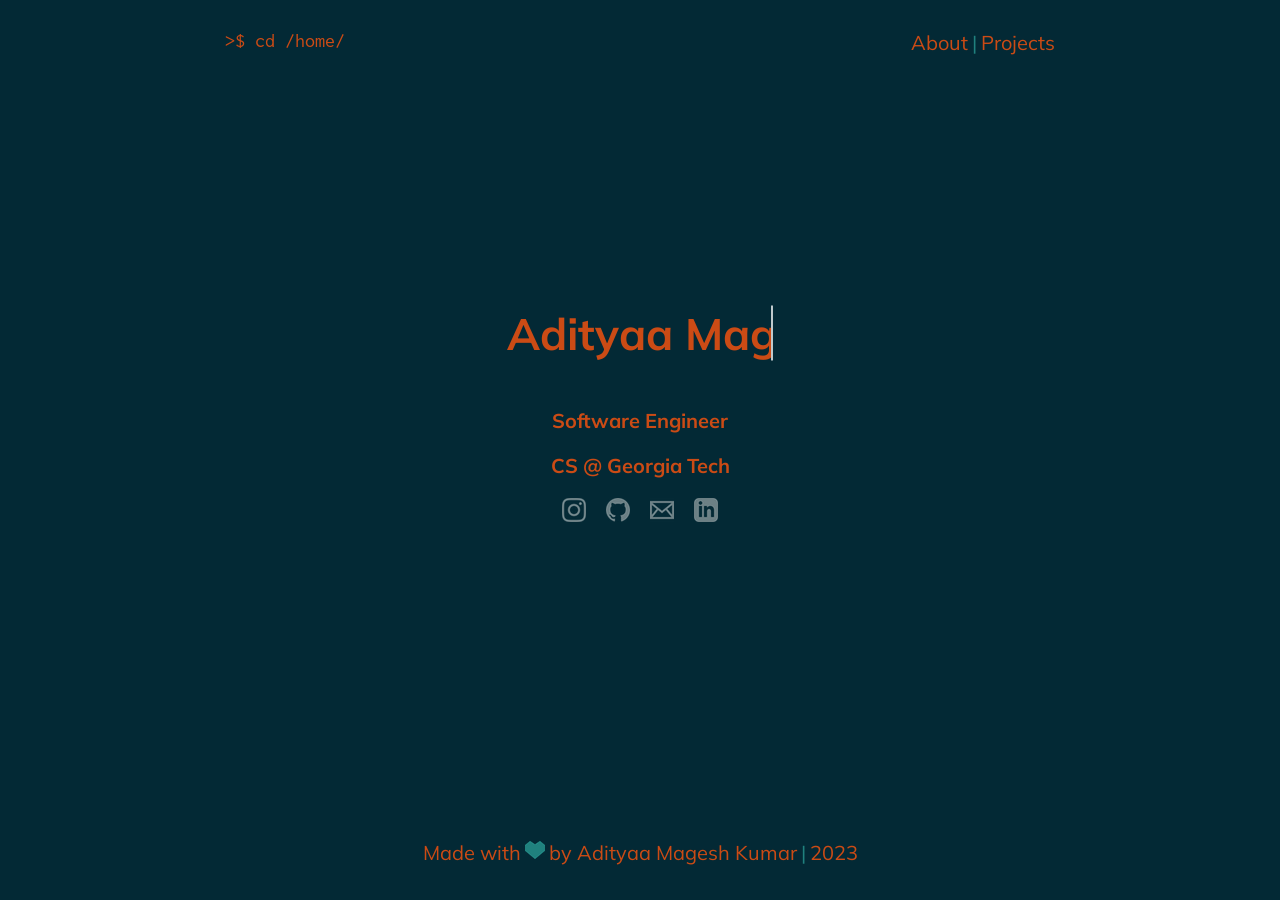
==== index.html @ f20f2b08 "add info" ====
<!doctype html>

<html lang="en">

    <head>
      <meta charset="utf-8">

      <title>Adityaa Magesh Kumar</title>
      <meta name="description" content="Portfolio Site">
      <meta name="author" content="Adityaa Magesh Kumar">
      <meta name="viewport" content="width=device-width, initial-scale=1">
      <link rel="stylesheet" type="text/css" href="static/styles.css">
      <link href="https://fonts.googleapis.com/css2?family=Muli:wght@200&display=swap" rel="stylesheet">
      <link href="https://fonts.googleapis.com/css2?family=Inconsolata&display=swap" rel="stylesheet">
    </head>

    <body>

      <header>
        <span id='nav'>
            <a id = 'home' href="index.html">>$ cd /home/</a>
            <span id='right'>
                <nav>
                    <ul class = 'topnav'>
                        <li class = 'horz'><a class='link' href="about.html">About</a></li>
                        <span class='footer-content-blue'>|</span>
                        <li class = 'horz'><a class='link' href="projects.html">Projects</a></li>
                    </ul>
                </nav>
            </span>
        </span>
      </header>


      <div id = 'page1'>
        <h1 class="line-1 anim_typewriter">Adityaa Magesh Kumar</h1>
        <h3>Software Engineer<h3>
        <h3>CS @ Georgia Tech<h3>
        <div>
            <a href="https://www.instagram.com/adityaamk"><img src="static/images/instagram.png"></img></a>
            &nbsp;&nbsp;
            <a href="https://www.github.com/adityaamk"><img src="static/images/github.png"></img></a>
            &nbsp;&nbsp;
            <a href="https://www.gmail.com"><img src="static/images/mail.png"></img></a>
            &nbsp;&nbsp;
            <a href="https://www.linkedin.com/in/adityaamk/"><img src="static/images/linkedin.png"></img></a>
        </div>
      </div>

      <footer>
        <span class='footer-content'>Made with</span>
        <span><img src="static/images/heart.png"></img></span>
        <span class='footer-content'> by Adityaa Magesh Kumar</span>
        <span class="footer-content-blue">|</span>
        <span class='footer-content'>2023<span>
      </footer>

    </body>

</html>
---- static/styles.css ----
.topnav {
  list-style-type: none;
  margin: 0;
  padding: 0;
}
.horz {
  display: inline;
}
a{
	text-decoration: none;
	color: #cb4b15;
	font-family: 'Muli', sans-serif;
	font-size: 20px;
}
p{
	font-family: 'Muli', sans-serif;
	color: #839496;
}
.link:hover{
	background-color: #20817e;
}
#page1{
	position: absolute;
	left: 10%;
    right: 10%;
    top: 37%;
    bottom: 10%;
}

#page2{
	position: absolute;
	left: 10%;
    right: 10%;
    top: 12%;
    bottom: 10%;
}
html, body{
	height: 100%;
	margin: 0;
	padding: 0;
	background-color: #032935;
}
h1{
	text-align: center;
	font-size: 50px;
	font-family: 'Muli', sans-serif;
	color: #cb4b15;
	margin: 0;
}
h2{
	font-size: 50px;
	font-family: 'Muli', sans-serif;
	color: #cb4b15;
	margin: 0;
}
h3{
	text-align: center;
	font-size: 20px;
	font-family: 'Muli', sans-serif;
	color: #cb4b15;
}
h4{
	font-size: 20px;
	font-family: 'Muli', sans-serif;
	color: #2aa198;
	margin-top: 20px;
	margin-bottom: 0px;
}
header{
	padding: 25px;
	padding-top: 30px;
}
#right{
	display: inline;
	float:right;
	padding-right: 200px;
}
#home{
	padding-left: 200px;
	font-family: 'Inconsolata', sans-serif;
}
footer{
	position: fixed;
	bottom: 0;
	width: 100%;
	padding-bottom: 35px;
	padding-top: 15px;
	text-align: center;
}
.footer-content{
	font-size: 20px;
	font-family: 'Muli', sans-serif;
	color: #cb4b15;
}
.footer-content-blue{
	font-size: 20px;
	font-family: 'Muli', sans-serif;
	color: #20817e;
}
.line-1{
    position: relative;
    top: 0%;  
    width: 24em;
    margin: 0 auto;
    border-right: 2px solid rgba(255,255,255,.75);
    font-size: 275%;
    text-align: center;
    white-space: nowrap;
    overflow: hidden;
    transform: translateY(-50%);    
}
.sidebar{
	color: #2aa198;
	font-family: 'Muli', sans-serif;
	margin-left: 110px;
	margin-top: 110px;
	list-style-type: none;
	display: inline-block;
}
.aboutlink{
	display: block;
	padding-top: 10px;
}
.aboutlink:hover{
	background-color: #073642;
}
#Abstract{
	padding-left: 100px;
	position: absolute;
	left: 24%;
}
#Courses{
	padding-left: 100px;
	position: absolute;
	left: 24%;
}
#Experience{
	padding-left: 100px;
	position: absolute;
	left: 24%;
}
.anim_typewriter{
	animation: typewriter 1s steps(10) 1s 1 normal both, 
	blinkTextCursor 500ms steps(44) infinite normal;
}

.card {
  /* Add shadows to create the "card" effect */
  box-shadow: 0 4px 8px 0 rgba(0,0,0,0.2);
  transition: 0.3s;
  width: 25%;
  height: 400px;
  float: left;
  padding: 30px;
}

/* On mouse-over, add a deeper shadow */
.card:hover {
  box-shadow: 0 8px 16px 0 rgba(0,0,0,0.2);
}

/* Add some padding inside the card container */
.container {
  padding: 2px 16px;
  font-size: 14px;
}

@keyframes typewriter{
  from{width: 0;}
  to{width: 6em;}
}
@keyframes blinkTextCursor{
  from{border-right-color: rgba(255,255,255,.75);}
  to{border-right-color: transparent;}
}
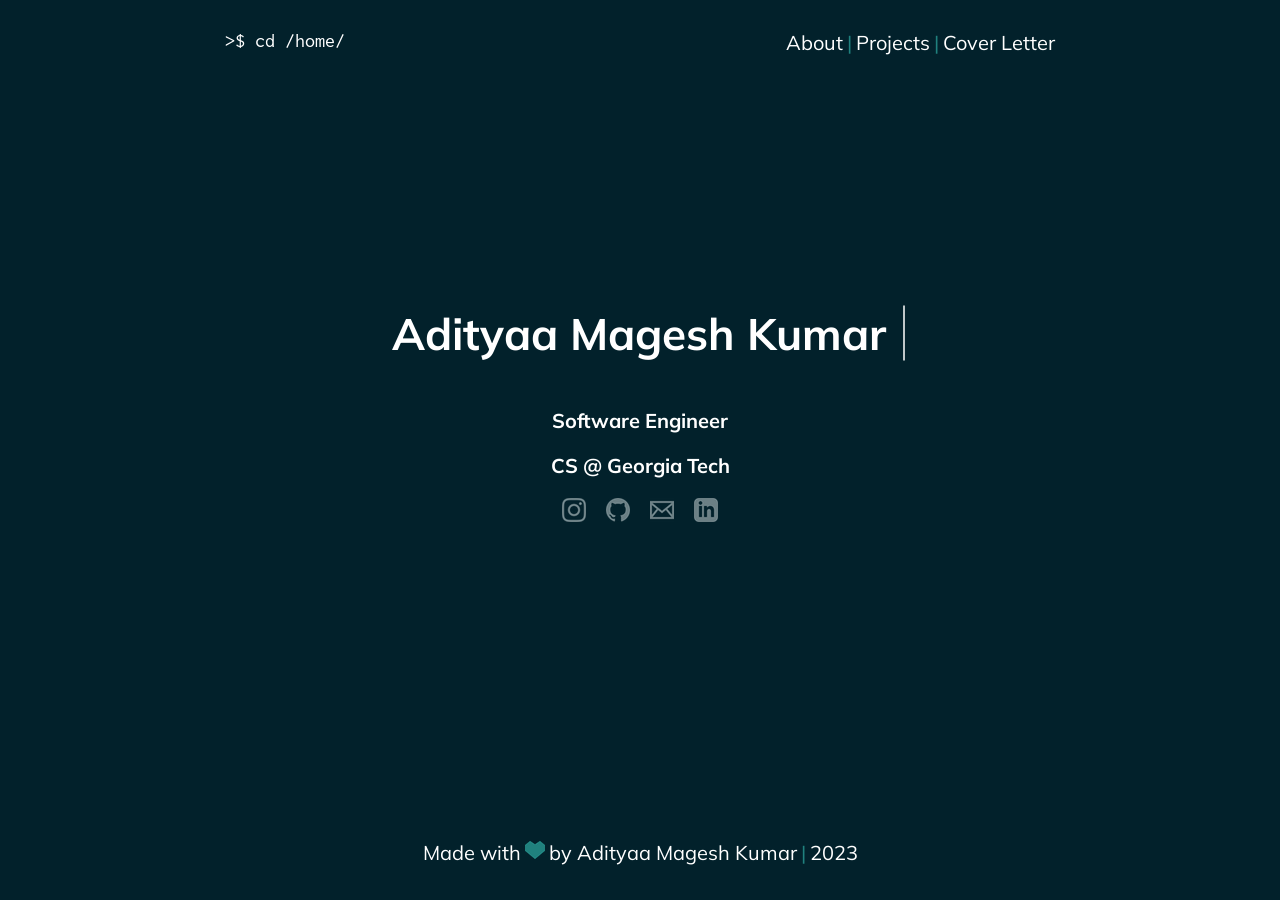
==== commit ae8371a8: "class demo" ====
--- a/index.html
+++ b/index.html
@@ -25,6 +25,8 @@
                         <li class = 'horz'><a class='link' href="about.html">About</a></li>
                         <span class='footer-content-blue'>|</span>
                         <li class = 'horz'><a class='link' href="projects.html">Projects</a></li>
+                        <span class='footer-content-blue'>|</span>
+                        <li class = 'horz'><a class='link' href="static/images/Apple Cover Letter.pdf">Cover Letter</a></li>
                     </ul>
                 </nav>
             </span>
@@ -41,7 +43,7 @@
             &nbsp;&nbsp;
             <a href="https://www.github.com/adityaamk"><img src="static/images/github.png"></img></a>
             &nbsp;&nbsp;
-            <a href="https://www.gmail.com"><img src="static/images/mail.png"></img></a>
+            <a href="mailto:adityaa.magesh@gmail.com"><img src="static/images/mail.png"></img></a>
             &nbsp;&nbsp;
             <a href="https://www.linkedin.com/in/adityaamk/"><img src="static/images/linkedin.png"></img></a>
         </div>
--- a/static/styles.css
+++ b/static/styles.css
@@ -8,13 +8,13 @@
 }
 a{
 	text-decoration: none;
-	color: #cb4b15;
+	color: #ffffff;
 	font-family: 'Muli', sans-serif;
 	font-size: 20px;
 }
 p{
 	font-family: 'Muli', sans-serif;
-	color: #839496;
+	color: #ffffff;
 }
 .link:hover{
 	background-color: #20817e;
@@ -38,31 +38,31 @@
 	height: 100%;
 	margin: 0;
 	padding: 0;
-	background-color: #032935;
+	background-color: #02212b;
 }
 h1{
 	text-align: center;
 	font-size: 50px;
 	font-family: 'Muli', sans-serif;
-	color: #cb4b15;
+	color: #ffffff;
 	margin: 0;
 }
 h2{
 	font-size: 50px;
 	font-family: 'Muli', sans-serif;
-	color: #cb4b15;
+	color: #ffffff;
 	margin: 0;
 }
 h3{
 	text-align: center;
 	font-size: 20px;
 	font-family: 'Muli', sans-serif;
-	color: #cb4b15;
+	color: #ffffff;
 }
 h4{
 	font-size: 20px;
 	font-family: 'Muli', sans-serif;
-	color: #2aa198;
+	color: #ffffff;
 	margin-top: 20px;
 	margin-bottom: 0px;
 }
@@ -90,7 +90,7 @@
 .footer-content{
 	font-size: 20px;
 	font-family: 'Muli', sans-serif;
-	color: #cb4b15;
+	color: #ffffff;
 }
 .footer-content-blue{
 	font-size: 20px;
@@ -110,7 +110,7 @@
     transform: translateY(-50%);    
 }
 .sidebar{
-	color: #2aa198;
+	color: #ffffff;
 	font-family: 'Muli', sans-serif;
 	margin-left: 110px;
 	margin-top: 110px;
@@ -140,7 +140,7 @@
 	left: 24%;
 }
 .anim_typewriter{
-	animation: typewriter 1s steps(10) 1s 1 normal both, 
+	animation: typewriter 1s steps(20) 1s 1 normal both, 
 	blinkTextCursor 500ms steps(44) infinite normal;
 }
 
@@ -167,7 +167,7 @@
 
 @keyframes typewriter{
   from{width: 0;}
-  to{width: 6em;}
+  to{width: 12em;}
 }
 @keyframes blinkTextCursor{
   from{border-right-color: rgba(255,255,255,.75);}
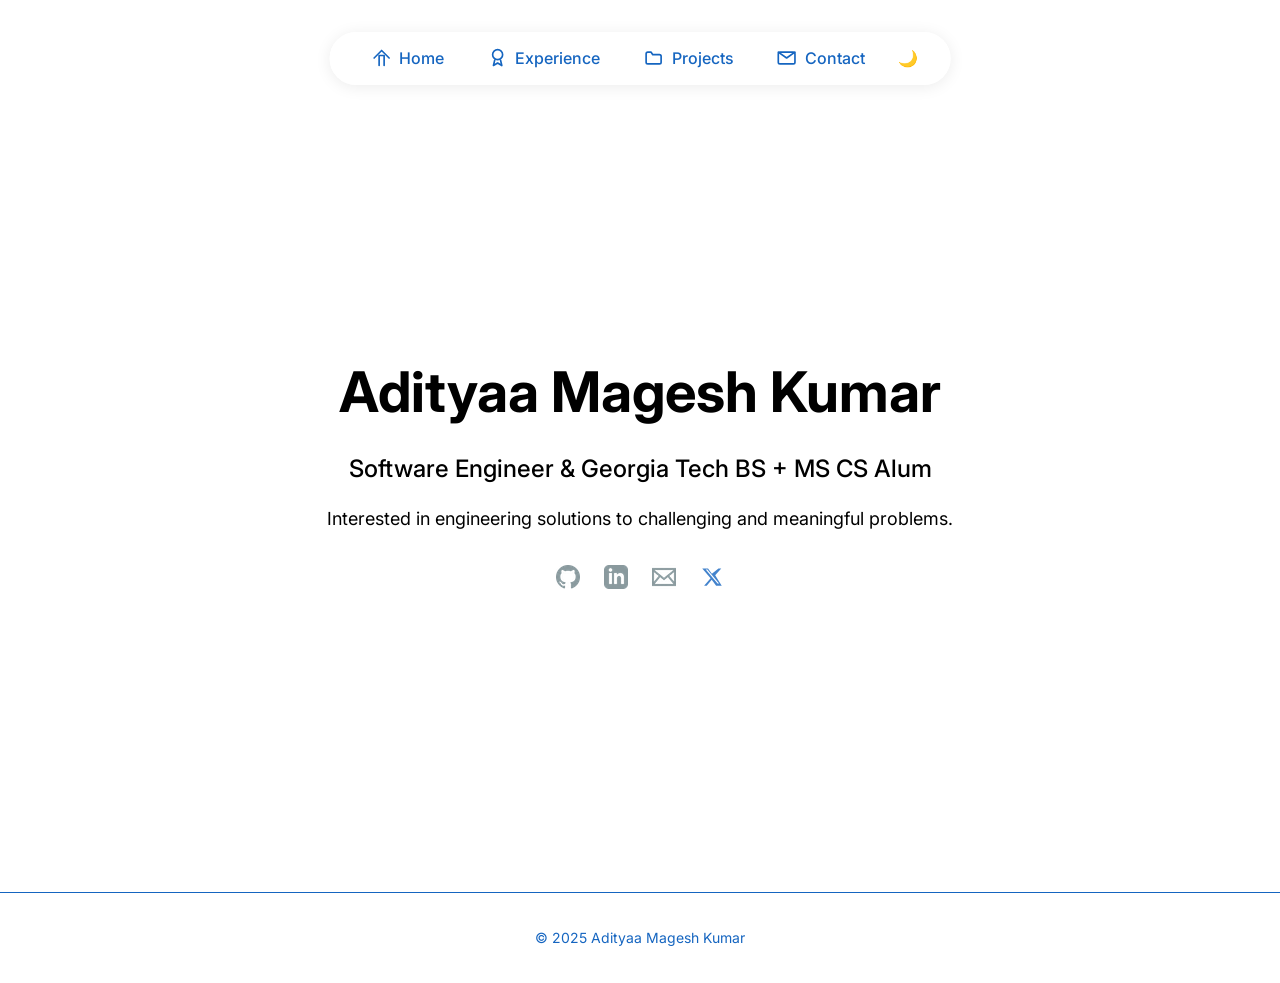
==== commit 96c60e03: "Initial commit" ====
--- a/index.html
+++ b/index.html
@@ -1,62 +1,177 @@
-<!doctype html>
+<!DOCTYPE html>
+<html lang="en">
+	<head>
+		<meta charset="utf-8" />
+		<title>Adityaa Magesh Kumar</title>
+		<meta
+			name="description"
+			content="Software Engineer & CS Student at Georgia Tech"
+		/>
+		<meta name="author" content="Adityaa Magesh Kumar" />
+		<meta name="viewport" content="width=device-width, initial-scale=1" />
+		<link rel="stylesheet" type="text/css" href="static/styles.css" />
+		<link
+			href="https://fonts.googleapis.com/css2?family=Inter:wght@400;500;600;700&display=swap"
+			rel="stylesheet"
+		/>
+		<link
+			href="https://fonts.googleapis.com/css2?family=JetBrains+Mono&display=swap"
+			rel="stylesheet"
+		/>
+	</head>
 
-<html lang="en">
+	<body>
+		<header>
+			<nav id="nav-bar">
+				<div class="nav-pill">
+					<a href="index.html" class="nav-item">
+						<svg
+							width="20"
+							height="20"
+							fill="none"
+							stroke="currentColor"
+							stroke-width="2"
+							stroke-linecap="round"
+							stroke-linejoin="round"
+							viewBox="0 0 24 24"
+							aria-hidden="true"
+						>
+							<path d="M3 12L12 3l9 9" />
+							<path d="M9 21V9h6v12" />
+						</svg>
+						<span>Home</span>
+					</a>
+					<a href="experience.html" class="nav-item">
+						<svg
+							width="20"
+							height="20"
+							fill="none"
+							stroke="currentColor"
+							stroke-width="2"
+							stroke-linecap="round"
+							stroke-linejoin="round"
+							viewBox="0 0 24 24"
+							aria-hidden="true"
+						>
+							<circle cx="12" cy="8" r="6" />
+							<path d="M8.5 14.5 7 21l5-3 5 3-1.5-6.5" />
+						</svg>
+						<span>Experience</span>
+					</a>
+					<a href="projects.html" class="nav-item">
+						<svg
+							width="20"
+							height="20"
+							fill="none"
+							stroke="currentColor"
+							stroke-width="2"
+							stroke-linecap="round"
+							stroke-linejoin="round"
+							viewBox="0 0 24 24"
+							aria-hidden="true"
+						>
+							<path
+								d="M3 7a2 2 0 0 1 2-2h4l2 3h8a2 2 0 0 1 2 2v7a2 2 0 0 1-2 2H5a2 2 0 0 1-2-2Z"
+							/>
+						</svg>
+						<span>Projects</span>
+					</a>
+					<a href="#contact" class="nav-item">
+						<svg
+							width="20"
+							height="20"
+							fill="none"
+							stroke="currentColor"
+							stroke-width="2"
+							stroke-linecap="round"
+							stroke-linejoin="round"
+							viewBox="0 0 24 24"
+							aria-hidden="true"
+						>
+							<rect x="2" y="5" width="20" height="14" rx="2" />
+							<path d="m22 5-10 7L2 5" />
+						</svg>
+						<span>Contact</span>
+					</a>
+					<button
+						id="night-mode-toggle"
+						aria-label="Toggle night mode"
+						class="nav-item nav-toggle"
+						style="
+							background: none;
+							border: none;
+							cursor: pointer;
+							padding: 0 8px;
+						"
+					>
+						<span id="night-mode-icon">🌙</span>
+					</button>
+				</div>
+			</nav>
+		</header>
 
-    <head>
-      <meta charset="utf-8">
+		<main id="page1">
+			<div class="fade-in" style="text-align: center">
+				<h1>Adityaa Magesh Kumar</h1>
+				<h3>Software Engineer & Georgia Tech BS + MS CS Alum</h3>
+				<p>
+					Interested in engineering solutions to challenging and meaningful
+					problems.
+				</p>
 
-      <title>Adityaa Magesh Kumar</title>
-      <meta name="description" content="Portfolio Site">
-      <meta name="author" content="Adityaa Magesh Kumar">
-      <meta name="viewport" content="width=device-width, initial-scale=1">
-      <link rel="stylesheet" type="text/css" href="static/styles.css">
-      <link href="https://fonts.googleapis.com/css2?family=Muli:wght@200&display=swap" rel="stylesheet">
-      <link href="https://fonts.googleapis.com/css2?family=Inconsolata&display=swap" rel="stylesheet">
-    </head>
+				<div class="social-links" style="justify-content: center">
+					<a href="https://github.com/adityaamk" aria-label="GitHub">
+						<img src="static/images/github.png" alt="GitHub" />
+					</a>
+					<a href="https://linkedin.com/in/adityaamk" aria-label="LinkedIn">
+						<img src="static/images/linkedin.png" alt="LinkedIn" />
+					</a>
+					<a href="mailto:adityaamagesh@gatech.edu" aria-label="Email">
+						<img src="static/images/mail.png" alt="Email" />
+					</a>
+					<a
+						href="https://x.com/adityaamk1"
+						aria-label="Twitter/X"
+						class="social-link"
+					>
+						<svg
+							xmlns="http://www.w3.org/2000/svg"
+							viewBox="0 0 32 32"
+							width="28"
+							height="28"
+							fill="currentColor"
+							aria-label="Twitter/X"
+						>
+							<title>Twitter/X</title>
+							<path
+								d="M24.64 4.5h3.7l-8.08 9.22L29 27.5h-7.5l-5.85-7.98-6.7 7.98H5.45l8.63-9.85L3 4.5h7.7l5.13 7.01zm-1.28 20.1h2.05L9.8 6.02H7.63z"
+							/>
+						</svg>
+					</a>
+				</div>
+			</div>
+		</main>
 
-    <body>
+		<footer>
+			<span class="footer-content">© 2025 Adityaa Magesh Kumar</span>
+		</footer>
 
-      <header>
-        <span id='nav'>
-            <a id = 'home' href="index.html">>$ cd /home/</a>
-            <span id='right'>
-                <nav>
-                    <ul class = 'topnav'>
-                        <li class = 'horz'><a class='link' href="about.html">About</a></li>
-                        <span class='footer-content-blue'>|</span>
-                        <li class = 'horz'><a class='link' href="projects.html">Projects</a></li>
-                        <span class='footer-content-blue'>|</span>
-                        <li class = 'horz'><a class='link' href="static/images/Apple Cover Letter.pdf">Cover Letter</a></li>
-                    </ul>
-                </nav>
-            </span>
-        </span>
-      </header>
-
-
-      <div id = 'page1'>
-        <h1 class="line-1 anim_typewriter">Adityaa Magesh Kumar</h1>
-        <h3>Software Engineer<h3>
-        <h3>CS @ Georgia Tech<h3>
-        <div>
-            <a href="https://www.instagram.com/adityaamk"><img src="static/images/instagram.png"></img></a>
-            &nbsp;&nbsp;
-            <a href="https://www.github.com/adityaamk"><img src="static/images/github.png"></img></a>
-            &nbsp;&nbsp;
-            <a href="mailto:adityaa.magesh@gmail.com"><img src="static/images/mail.png"></img></a>
-            &nbsp;&nbsp;
-            <a href="https://www.linkedin.com/in/adityaamk/"><img src="static/images/linkedin.png"></img></a>
-        </div>
-      </div>
-
-      <footer>
-        <span class='footer-content'>Made with</span>
-        <span><img src="static/images/heart.png"></img></span>
-        <span class='footer-content'> by Adityaa Magesh Kumar</span>
-        <span class="footer-content-blue">|</span>
-        <span class='footer-content'>2023<span>
-      </footer>
-
-    </body>
-
-</html>+		<script>
+			(function () {
+				const html = document.documentElement;
+				const toggle = document.getElementById("night-mode-toggle");
+				const icon = document.getElementById("night-mode-icon");
+				function setNightMode(on) {
+					html.classList.toggle("night-mode", on);
+					icon.textContent = on ? "☀️" : "🌙";
+					localStorage.setItem("nightMode", on ? "1" : "0");
+				}
+				const nightPref = localStorage.getItem("nightMode") === "1";
+				setNightMode(nightPref);
+				if (toggle)
+					toggle.onclick = () =>
+						setNightMode(!html.classList.contains("night-mode"));
+			})();
+		</script>
+	</body>
+</html>
--- a/static/styles.css
+++ b/static/styles.css
@@ -1,175 +1,320 @@
+/* Base styles */
+:root {
+  --text-color: #000000;
+  --background-color: #ffffff;
+  --accent-color: #1565c0; /* Blue accent for links/highlights */
+  --hover-color: #003c8f;  /* Darker blue for hover */
+  --font-primary: 'Inter', -apple-system, BlinkMacSystemFont, sans-serif;
+  --font-mono: 'JetBrains Mono', monospace;
+}
+
+html, body {
+  height: 100%;
+  margin: 0;
+  padding: 0;
+  background-color: var(--background-color);
+  color: var(--text-color);
+  font-family: var(--font-primary);
+  line-height: 1.6;
+  transition: background-color 0.3s, color 0.3s;
+}
+
+/* Typography */
+h1 {
+  font-size: 3.5rem;
+  font-weight: 700;
+  margin: 0;
+  line-height: 1.2;
+}
+
+h2 {
+  font-size: 2.5rem;
+  font-weight: 600;
+  margin: 2rem 0 1rem;
+}
+
+h3 {
+  font-size: 1.5rem;
+  font-weight: 500;
+  margin: 1.5rem 0 1rem;
+}
+
+p {
+  font-size: 1.125rem;
+  margin: 1rem 0;
+}
+
+/* Navigation */
+header {
+  padding: 2rem;
+  position: fixed;
+  width: 100%;
+  top: 0;
+  background-color: var(--background-color);
+  z-index: 1000;
+}
+
+#nav-bar {
+  position: fixed;
+  left: 50%;
+  top: 2rem;
+  transform: translateX(-50%);
+  z-index: 1000;
+  display: flex;
+  justify-content: center;
+  align-items: center;
+  width: auto;
+  margin: 0;
+}
+
+#nav {
+  max-width: 800px;
+  margin: 0 auto;
+  display: flex;
+  justify-content: space-between;
+  align-items: center;
+}
+
 .topnav {
   list-style-type: none;
   margin: 0;
   padding: 0;
-}
+  display: flex;
+  gap: 2rem;
+}
+
 .horz {
   display: inline;
 }
-a{
-	text-decoration: none;
-	color: #ffffff;
-	font-family: 'Muli', sans-serif;
-	font-size: 20px;
-}
-p{
-	font-family: 'Muli', sans-serif;
-	color: #ffffff;
-}
-.link:hover{
-	background-color: #20817e;
-}
-#page1{
-	position: absolute;
-	left: 10%;
-    right: 10%;
-    top: 37%;
-    bottom: 10%;
-}
-
-#page2{
-	position: absolute;
-	left: 10%;
-    right: 10%;
-    top: 12%;
-    bottom: 10%;
-}
-html, body{
-	height: 100%;
-	margin: 0;
-	padding: 0;
-	background-color: #02212b;
-}
-h1{
-	text-align: center;
-	font-size: 50px;
-	font-family: 'Muli', sans-serif;
-	color: #ffffff;
-	margin: 0;
-}
-h2{
-	font-size: 50px;
-	font-family: 'Muli', sans-serif;
-	color: #ffffff;
-	margin: 0;
-}
-h3{
-	text-align: center;
-	font-size: 20px;
-	font-family: 'Muli', sans-serif;
-	color: #ffffff;
-}
-h4{
-	font-size: 20px;
-	font-family: 'Muli', sans-serif;
-	color: #ffffff;
-	margin-top: 20px;
-	margin-bottom: 0px;
-}
-header{
-	padding: 25px;
-	padding-top: 30px;
-}
-#right{
-	display: inline;
-	float:right;
-	padding-right: 200px;
-}
-#home{
-	padding-left: 200px;
-	font-family: 'Inconsolata', sans-serif;
-}
-footer{
-	position: fixed;
-	bottom: 0;
-	width: 100%;
-	padding-bottom: 35px;
-	padding-top: 15px;
-	text-align: center;
-}
-.footer-content{
-	font-size: 20px;
-	font-family: 'Muli', sans-serif;
-	color: #ffffff;
-}
-.footer-content-blue{
-	font-size: 20px;
-	font-family: 'Muli', sans-serif;
-	color: #20817e;
-}
-.line-1{
-    position: relative;
-    top: 0%;  
-    width: 24em;
-    margin: 0 auto;
-    border-right: 2px solid rgba(255,255,255,.75);
-    font-size: 275%;
-    text-align: center;
-    white-space: nowrap;
-    overflow: hidden;
-    transform: translateY(-50%);    
-}
-.sidebar{
-	color: #ffffff;
-	font-family: 'Muli', sans-serif;
-	margin-left: 110px;
-	margin-top: 110px;
-	list-style-type: none;
-	display: inline-block;
-}
-.aboutlink{
-	display: block;
-	padding-top: 10px;
-}
-.aboutlink:hover{
-	background-color: #073642;
-}
-#Abstract{
-	padding-left: 100px;
-	position: absolute;
-	left: 24%;
-}
-#Courses{
-	padding-left: 100px;
-	position: absolute;
-	left: 24%;
-}
-#Experience{
-	padding-left: 100px;
-	position: absolute;
-	left: 24%;
-}
-.anim_typewriter{
-	animation: typewriter 1s steps(20) 1s 1 normal both, 
-	blinkTextCursor 500ms steps(44) infinite normal;
-}
-
-.card {
-  /* Add shadows to create the "card" effect */
-  box-shadow: 0 4px 8px 0 rgba(0,0,0,0.2);
-  transition: 0.3s;
-  width: 25%;
-  height: 400px;
-  float: left;
-  padding: 30px;
-}
-
-/* On mouse-over, add a deeper shadow */
-.card:hover {
-  box-shadow: 0 8px 16px 0 rgba(0,0,0,0.2);
-}
-
-/* Add some padding inside the card container */
-.container {
-  padding: 2px 16px;
-  font-size: 14px;
-}
-
-@keyframes typewriter{
-  from{width: 0;}
-  to{width: 12em;}
-}
-@keyframes blinkTextCursor{
-  from{border-right-color: rgba(255,255,255,.75);}
-  to{border-right-color: transparent;}
-}
+
+a {
+  text-decoration: none;
+  color: var(--accent-color);
+  font-size: 1rem;
+  transition: color 0.2s ease;
+}
+
+a:hover {
+  color: var(--hover-color);
+}
+
+#home {
+  font-size: 1rem;
+}
+
+/* Main content */
+#page1 {
+  max-width: 800px;
+  margin: 0 auto;
+  padding: 8rem 2rem 4rem;
+  min-height: calc(100vh - 200px);
+  display: flex;
+  flex-direction: column;
+  justify-content: center;
+}
+
+/* Social links */
+.social-links {
+  display: flex;
+  gap: 1.5rem;
+  margin-top: 2rem;
+}
+
+.social-links img {
+  width: 24px;
+  height: 24px;
+  opacity: 0.8;
+  transition: opacity 0.2s ease;
+}
+
+.social-links img:hover {
+  opacity: 1;
+}
+
+.social-links .social-link svg {
+  width: 24px;
+  height: 24px;
+  opacity: 0.8;
+  transition: opacity 0.2s ease;
+  color: var(--accent-color);
+}
+
+.social-links .social-link:hover svg {
+  opacity: 1;
+  color: var(--hover-color);
+}
+
+/* Footer */
+footer {
+  padding: 2rem;
+  text-align: center;
+  background-color: var(--background-color);
+  border-top: 1px solid var(--accent-color);
+}
+
+.footer-content {
+  font-size: 0.875rem;
+  color: var(--accent-color);
+}
+
+/* Responsive design */
+@media (max-width: 768px) {
+  h1 {
+    font-size: 2.5rem;
+  }
+  
+  h2 {
+    font-size: 2rem;
+  }
+  
+  .topnav {
+    gap: 1rem;
+  }
+  
+  #page1 {
+    padding: 6rem 1rem 2rem;
+  }
+}
+
+/* Animations */
+@keyframes fadeIn {
+  from { opacity: 0; transform: translateY(20px); }
+  to { opacity: 1; transform: translateY(0); }
+}
+
+.fade-in {
+  animation: fadeIn 0.6s ease-out forwards;
+}
+
+.projects-grid {
+  display: grid;
+  grid-template-columns: repeat(1, 1fr);
+  gap: 2.5rem;
+  align-items: stretch;
+  margin-bottom: 2rem;
+  max-width: 1200px;
+  margin-left: auto;
+  margin-right: auto;
+}
+@media (min-width: 900px) {
+  .projects-grid {
+    grid-template-columns: repeat(3, 1fr);
+  }
+}
+.projects-grid .card {
+  display: flex;
+  flex-direction: column;
+  height: 100%;
+}
+@media (max-width: 600px) {
+  .projects-grid {
+    grid-template-columns: 1fr;
+  }
+}
+
+.night-mode {
+  --text-color: #ffffff;
+  --background-color: #111111;
+  --accent-color: #42a5f5;
+  --hover-color: #90caf9;
+}
+.night-mode body,
+.night-mode html {
+  background-color: var(--background-color);
+  color: var(--text-color);
+}
+.night-mode header,
+.night-mode footer {
+  background-color: var(--background-color);
+  border-top: 1px solid var(--accent-color);
+}
+.night-mode .footer-content {
+  color: var(--accent-color);
+}
+.night-mode a {
+  color: var(--accent-color);
+}
+.night-mode a:hover {
+  color: var(--hover-color);
+}
+
+/* Navigation Bar Pill */
+.nav-pill {
+  display: flex;
+  align-items: center;
+  justify-content: center;
+  background: rgba(255, 255, 255, 0.92);
+  border-radius: 2rem;
+  box-shadow: 0 2px 16px 0 rgba(0,0,0,0.08);
+  padding: 0.5rem 1.5rem;
+  gap: 0.5rem;
+  margin: 0 auto;
+  transition: background 0.3s;
+}
+
+.night-mode .nav-pill {
+  background: rgba(20, 20, 20, 0.85);
+}
+
+.nav-item {
+  display: flex;
+  align-items: center;
+  gap: 0.5rem;
+  color: var(--accent-color);
+  font-size: 1rem;
+  font-weight: 500;
+  padding: 0.35rem 1.1rem;
+  border-radius: 1.5rem;
+  background: none;
+  transition: background 0.18s, color 0.18s;
+  text-decoration: none;
+  border: none;
+  cursor: pointer;
+}
+
+.nav-item svg {
+  display: inline-block;
+  vertical-align: middle;
+  color: var(--accent-color);
+  transition: color 0.18s;
+}
+
+.nav-item:hover, .nav-item:focus {
+  background: rgba(21, 101, 192, 0.08);
+  color: var(--hover-color);
+}
+
+.nav-item:hover svg, .nav-item:focus svg {
+  color: var(--hover-color);
+}
+
+.night-mode .nav-item:hover, .night-mode .nav-item:focus {
+  background: rgba(66, 165, 245, 0.10);
+  color: var(--hover-color);
+}
+
+.night-mode .nav-item:hover svg, .night-mode .nav-item:focus svg {
+  color: var(--hover-color);
+}
+
+.nav-toggle {
+  padding-left: 0.7rem;
+  padding-right: 0.7rem;
+}
+
+@media (max-width: 600px) {
+  .nav-pill {
+    flex-wrap: wrap;
+    padding: 0.5rem 0.5rem;
+    gap: 0.2rem;
+  }
+  .nav-item {
+    font-size: 0.95rem;
+    padding: 0.3rem 0.7rem;
+  }
+}
+
+/* Remove old nav styles if needed */
+#nav, .topnav, .horz {
+  all: unset;
+}
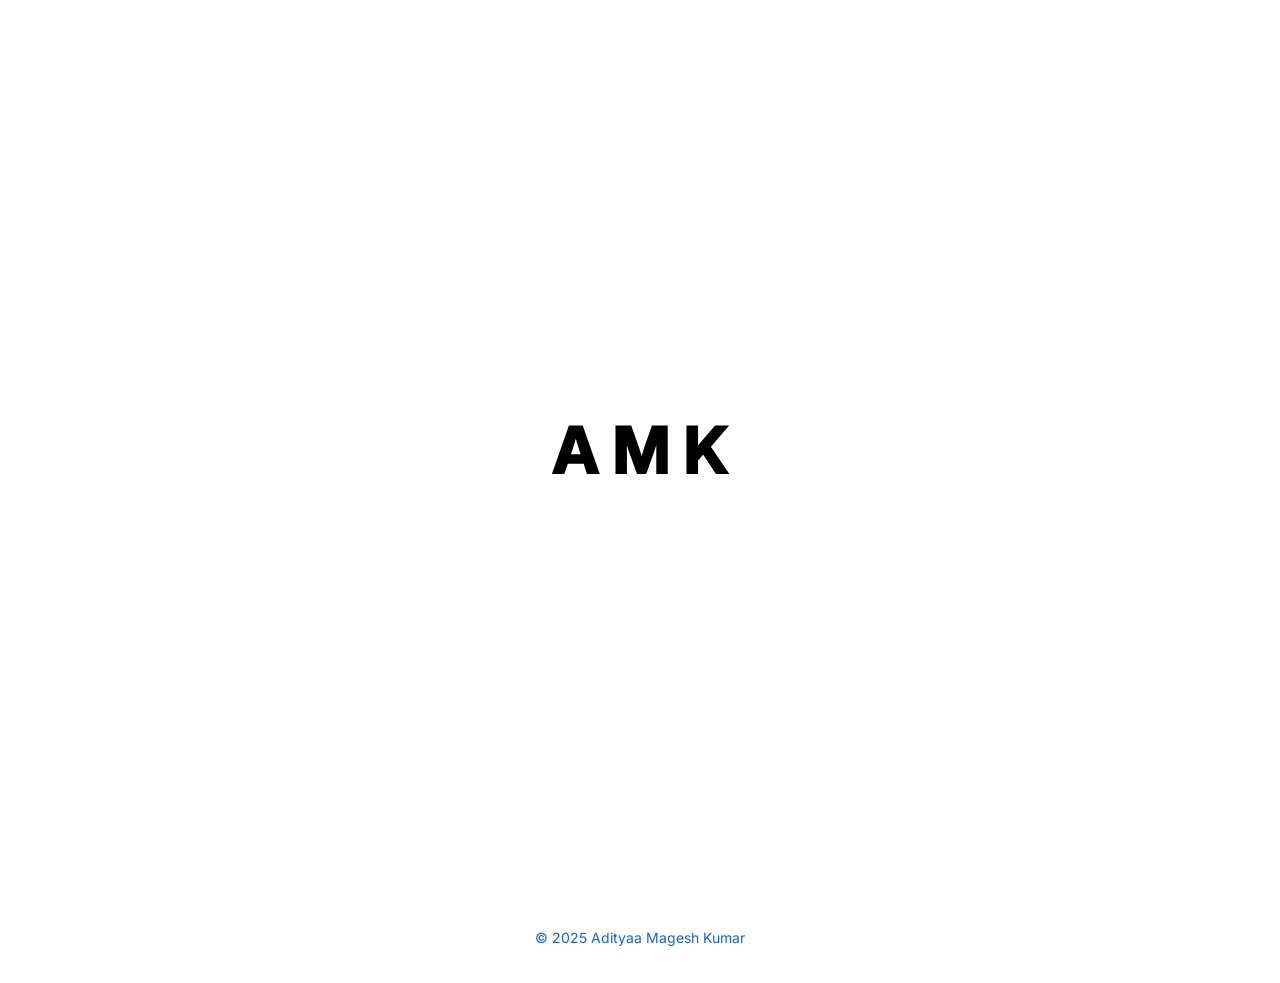
==== commit b4ef1260: "fix mobile + cleaner UI" ====
--- a/index.html
+++ b/index.html
@@ -10,6 +10,7 @@
 		<meta name="author" content="Adityaa Magesh Kumar" />
 		<meta name="viewport" content="width=device-width, initial-scale=1" />
 		<link rel="stylesheet" type="text/css" href="static/styles.css" />
+		<link rel="stylesheet" type="text/css" href="static/loading.css" />
 		<link
 			href="https://fonts.googleapis.com/css2?family=Inter:wght@400;500;600;700&display=swap"
 			rel="stylesheet"
@@ -18,101 +19,21 @@
 			href="https://fonts.googleapis.com/css2?family=JetBrains+Mono&display=swap"
 			rel="stylesheet"
 		/>
+		<link rel="icon" type="image/svg+xml" href="static/amk-favicon.svg" />
 	</head>
 
 	<body>
-		<header>
-			<nav id="nav-bar">
-				<div class="nav-pill">
-					<a href="index.html" class="nav-item">
-						<svg
-							width="20"
-							height="20"
-							fill="none"
-							stroke="currentColor"
-							stroke-width="2"
-							stroke-linecap="round"
-							stroke-linejoin="round"
-							viewBox="0 0 24 24"
-							aria-hidden="true"
-						>
-							<path d="M3 12L12 3l9 9" />
-							<path d="M9 21V9h6v12" />
-						</svg>
-						<span>Home</span>
-					</a>
-					<a href="experience.html" class="nav-item">
-						<svg
-							width="20"
-							height="20"
-							fill="none"
-							stroke="currentColor"
-							stroke-width="2"
-							stroke-linecap="round"
-							stroke-linejoin="round"
-							viewBox="0 0 24 24"
-							aria-hidden="true"
-						>
-							<circle cx="12" cy="8" r="6" />
-							<path d="M8.5 14.5 7 21l5-3 5 3-1.5-6.5" />
-						</svg>
-						<span>Experience</span>
-					</a>
-					<a href="projects.html" class="nav-item">
-						<svg
-							width="20"
-							height="20"
-							fill="none"
-							stroke="currentColor"
-							stroke-width="2"
-							stroke-linecap="round"
-							stroke-linejoin="round"
-							viewBox="0 0 24 24"
-							aria-hidden="true"
-						>
-							<path
-								d="M3 7a2 2 0 0 1 2-2h4l2 3h8a2 2 0 0 1 2 2v7a2 2 0 0 1-2 2H5a2 2 0 0 1-2-2Z"
-							/>
-						</svg>
-						<span>Projects</span>
-					</a>
-					<a href="#contact" class="nav-item">
-						<svg
-							width="20"
-							height="20"
-							fill="none"
-							stroke="currentColor"
-							stroke-width="2"
-							stroke-linecap="round"
-							stroke-linejoin="round"
-							viewBox="0 0 24 24"
-							aria-hidden="true"
-						>
-							<rect x="2" y="5" width="20" height="14" rx="2" />
-							<path d="m22 5-10 7L2 5" />
-						</svg>
-						<span>Contact</span>
-					</a>
-					<button
-						id="night-mode-toggle"
-						aria-label="Toggle night mode"
-						class="nav-item nav-toggle"
-						style="
-							background: none;
-							border: none;
-							cursor: pointer;
-							padding: 0 8px;
-						"
-					>
-						<span id="night-mode-icon">🌙</span>
-					</button>
-				</div>
-			</nav>
-		</header>
-
+		<div id="loading-container" class="loading-container">
+			<div class="loading-text">
+				<span id="letter-a">A</span>
+				<span id="letter-m">M</span>
+				<span id="letter-k">K</span>
+			</div>
+		</div>
+		<header id="nav-container"></header>
 		<main id="page1">
-			<div class="fade-in" style="text-align: center">
-				<h1>Adityaa Magesh Kumar</h1>
+			<div class="fade-in home-center" style="max-width: 700px; margin: 0 auto">
+				<h1 style="margin-bottom: 2.5rem">Adityaa Magesh Kumar</h1>
 				<h3>Software Engineer & Georgia Tech BS + MS CS Alum</h3>
 				<p>
 					Interested in engineering solutions to challenging and meaningful
@@ -135,11 +56,11 @@
 						class="social-link"
 					>
 						<svg
+							class="social-svg"
 							xmlns="http://www.w3.org/2000/svg"
 							viewBox="0 0 32 32"
 							width="28"
 							height="28"
-							fill="currentColor"
 							aria-label="Twitter/X"
 						>
 							<title>Twitter/X</title>
@@ -157,13 +78,47 @@
 		</footer>
 
 		<script>
+			// Loading animation
+			document.addEventListener("DOMContentLoaded", function () {
+				const loadingContainer = document.getElementById("loading-container");
+				const letters = ["letter-a", "letter-m", "letter-k"];
+				let currentLetter = 0;
+
+				function fillNextLetter() {
+					if (currentLetter < letters.length) {
+						document
+							.getElementById(letters[currentLetter])
+							.classList.add("filled");
+						currentLetter++;
+						setTimeout(fillNextLetter, 300);
+					} else {
+						setTimeout(() => {
+							loadingContainer.classList.add("fade-out");
+						}, 500);
+					}
+				}
+
+				// Start the animation
+				setTimeout(fillNextLetter, 300);
+
+				// Update loading screen for night mode
+				const html = document.documentElement;
+				if (html.classList.contains("night-mode")) {
+					loadingContainer.classList.add("night-mode");
+				}
+			});
+
+			// Night mode toggle
 			(function () {
 				const html = document.documentElement;
 				const toggle = document.getElementById("night-mode-toggle");
 				const icon = document.getElementById("night-mode-icon");
+				const loadingContainer = document.getElementById("loading-container");
+
 				function setNightMode(on) {
 					html.classList.toggle("night-mode", on);
 					icon.textContent = on ? "☀️" : "🌙";
+					loadingContainer.classList.toggle("night-mode", on);
 					localStorage.setItem("nightMode", on ? "1" : "0");
 				}
 				const nightPref = localStorage.getItem("nightMode") === "1";
@@ -173,5 +128,14 @@
 						setNightMode(!html.classList.contains("night-mode"));
 			})();
 		</script>
+		<script type="module">
+			import { createNav, initNightMode } from "./static/components/nav.js";
+
+			// Add navigation to the page
+			document.getElementById("nav-container").appendChild(createNav());
+
+			// Initialize night mode
+			initNightMode();
+		</script>
 	</body>
 </html>
--- a/static/styles.css
+++ b/static/styles.css
@@ -113,6 +113,11 @@
   justify-content: center;
 }
 
+.home-center {
+  align-items: center;
+  text-align: center;
+}
+
 /* Social links */
 .social-links {
   display: flex;
@@ -142,6 +147,14 @@
 .social-links .social-link:hover svg {
   opacity: 1;
   color: var(--hover-color);
+}
+
+.social-svg path {
+  fill: #6c7a7a; /* Match GitHub icon color */
+  transition: fill 0.2s;
+}
+.night-mode .social-svg path {
+  fill: #8a9a9a; /* Adjust for dark mode if needed */
 }
 
 /* Footer */
@@ -243,74 +256,145 @@
   display: flex;
   align-items: center;
   justify-content: center;
-  background: rgba(255, 255, 255, 0.92);
+  background-color: var(--background-color);
+  border: 1px solid var(--accent-color);
   border-radius: 2rem;
-  box-shadow: 0 2px 16px 0 rgba(0,0,0,0.08);
-  padding: 0.5rem 1.5rem;
-  gap: 0.5rem;
-  margin: 0 auto;
-  transition: background 0.3s;
-}
-
-.night-mode .nav-pill {
-  background: rgba(20, 20, 20, 0.85);
+  padding: 0.5rem;
+  box-shadow: 0 2px 4px rgba(0, 0, 0, 0.1);
+  transition: all 0.3s ease;
 }
 
 .nav-item {
   display: flex;
   align-items: center;
   gap: 0.5rem;
-  color: var(--accent-color);
-  font-size: 1rem;
-  font-weight: 500;
-  padding: 0.35rem 1.1rem;
+  padding: 0.5rem 1rem;
+  color: var(--text-color);
+  text-decoration: none;
   border-radius: 1.5rem;
-  background: none;
-  transition: background 0.18s, color 0.18s;
-  text-decoration: none;
-  border: none;
-  cursor: pointer;
+  transition: all 0.2s ease;
+  white-space: nowrap;
 }
 
 .nav-item svg {
-  display: inline-block;
-  vertical-align: middle;
-  color: var(--accent-color);
-  transition: color 0.18s;
+  width: 20px;
+  height: 20px;
+  transition: stroke 0.2s ease;
 }
 
 .nav-item:hover, .nav-item:focus {
-  background: rgba(21, 101, 192, 0.08);
-  color: var(--hover-color);
+  background-color: var(--accent-color);
+  color: white;
 }
 
 .nav-item:hover svg, .nav-item:focus svg {
-  color: var(--hover-color);
-}
-
-.night-mode .nav-item:hover, .night-mode .nav-item:focus {
-  background: rgba(66, 165, 245, 0.10);
-  color: var(--hover-color);
-}
-
-.night-mode .nav-item:hover svg, .night-mode .nav-item:focus svg {
-  color: var(--hover-color);
+  stroke: white;
 }
 
 .nav-toggle {
-  padding-left: 0.7rem;
-  padding-right: 0.7rem;
-}
-
-@media (max-width: 600px) {
+  padding: 0.5rem !important;
+}
+
+/* Mobile Responsive Styles */
+@media (max-width: 768px) {
+  header {
+    padding: 1rem;
+  }
+
+  #nav-bar {
+    top: 1rem;
+    width: calc(100% - 2rem);
+    max-width: 100%;
+  }
+
   .nav-pill {
-    flex-wrap: wrap;
-    padding: 0.5rem 0.5rem;
-    gap: 0.2rem;
-  }
+    width: 100%;
+    justify-content: space-between;
+    padding: 0.25rem;
+  }
+
   .nav-item {
-    font-size: 0.95rem;
-    padding: 0.3rem 0.7rem;
+    padding: 0.25rem 0.5rem;
+    font-size: 0.875rem;
+  }
+
+  .nav-item span {
+    display: none;
+  }
+
+  .nav-item svg {
+    width: 18px;
+    height: 18px;
+  }
+
+  h1 {
+    font-size: 2rem;
+  }
+
+  h2 {
+    font-size: 1.75rem;
+  }
+
+  h3 {
+    font-size: 1.25rem;
+  }
+
+  #page1 {
+    padding: 5rem 1rem 2rem;
+  }
+
+  .projects-grid {
+    grid-template-columns: 1fr;
+    gap: 1.5rem;
+  }
+
+  .card {
+    padding: 1rem;
+  }
+
+  .social-links {
+    gap: 1rem;
+  }
+
+  .social-links img,
+  .social-links .social-link svg {
+    width: 20px;
+    height: 20px;
+  }
+}
+
+/* Small Mobile Devices */
+@media (max-width: 480px) {
+  header {
+    padding: 0.75rem;
+  }
+
+  #nav-bar {
+    top: 0.75rem;
+  }
+
+  .nav-pill {
+    padding: 0.2rem;
+  }
+
+  .nav-item {
+    padding: 0.2rem 0.4rem;
+  }
+
+  h1 {
+    font-size: 1.75rem;
+  }
+
+  h2 {
+    font-size: 1.5rem;
+  }
+
+  h3 {
+    font-size: 1.125rem;
+  }
+
+  p {
+    font-size: 1rem;
   }
 }
 
@@ -318,3 +402,29 @@
 #nav, .topnav, .horz {
   all: unset;
 }
+
+.amk-icon {
+  font-family: 'Inter', sans-serif;
+  font-weight: 700;
+  font-size: 2rem;
+  letter-spacing: 0.05em;
+  color: #000;
+  -webkit-text-stroke: 2px #000;
+  display: inline-block;
+  vertical-align: middle;
+  margin-right: 0.5rem;
+  background: none;
+}
+.night-mode .amk-icon {
+  color: #fff;
+  -webkit-text-stroke: 2px #fff;
+}
+@media (max-width: 600px) {
+  .amk-icon {
+    font-size: 1.3rem;
+    -webkit-text-stroke: 1.2px #000;
+  }
+  .night-mode .amk-icon {
+    -webkit-text-stroke: 1.2px #fff;
+  }
+}
--- a/static/loading.css
+++ b/static/loading.css
@@ -0,0 +1,49 @@
+.loading-container {
+    position: fixed;
+    top: 0;
+    left: 0;
+    width: 100%;
+    height: 100%;
+    background-color: #ffffff;
+    display: flex;
+    justify-content: center;
+    align-items: center;
+    z-index: 9999;
+    transition: opacity 0.5s ease-out;
+}
+
+.loading-container.night-mode {
+    background-color: #1a1a1a;
+}
+
+.loading-text {
+    font-family: 'Inter', sans-serif;
+    font-size: 4rem;
+    font-weight: 700;
+    position: relative;
+}
+
+.loading-text span {
+    display: inline-block;
+    position: relative;
+    color: transparent;
+    -webkit-text-stroke: 2px #000;
+    transition: color 0.5s ease-in-out;
+}
+
+.night-mode .loading-text span {
+    -webkit-text-stroke: 2px #fff;
+}
+
+.loading-text span.filled {
+    color: #000;
+}
+
+.night-mode .loading-text span.filled {
+    color: #fff;
+}
+
+.loading-container.fade-out {
+    opacity: 0;
+    pointer-events: none;
+} 
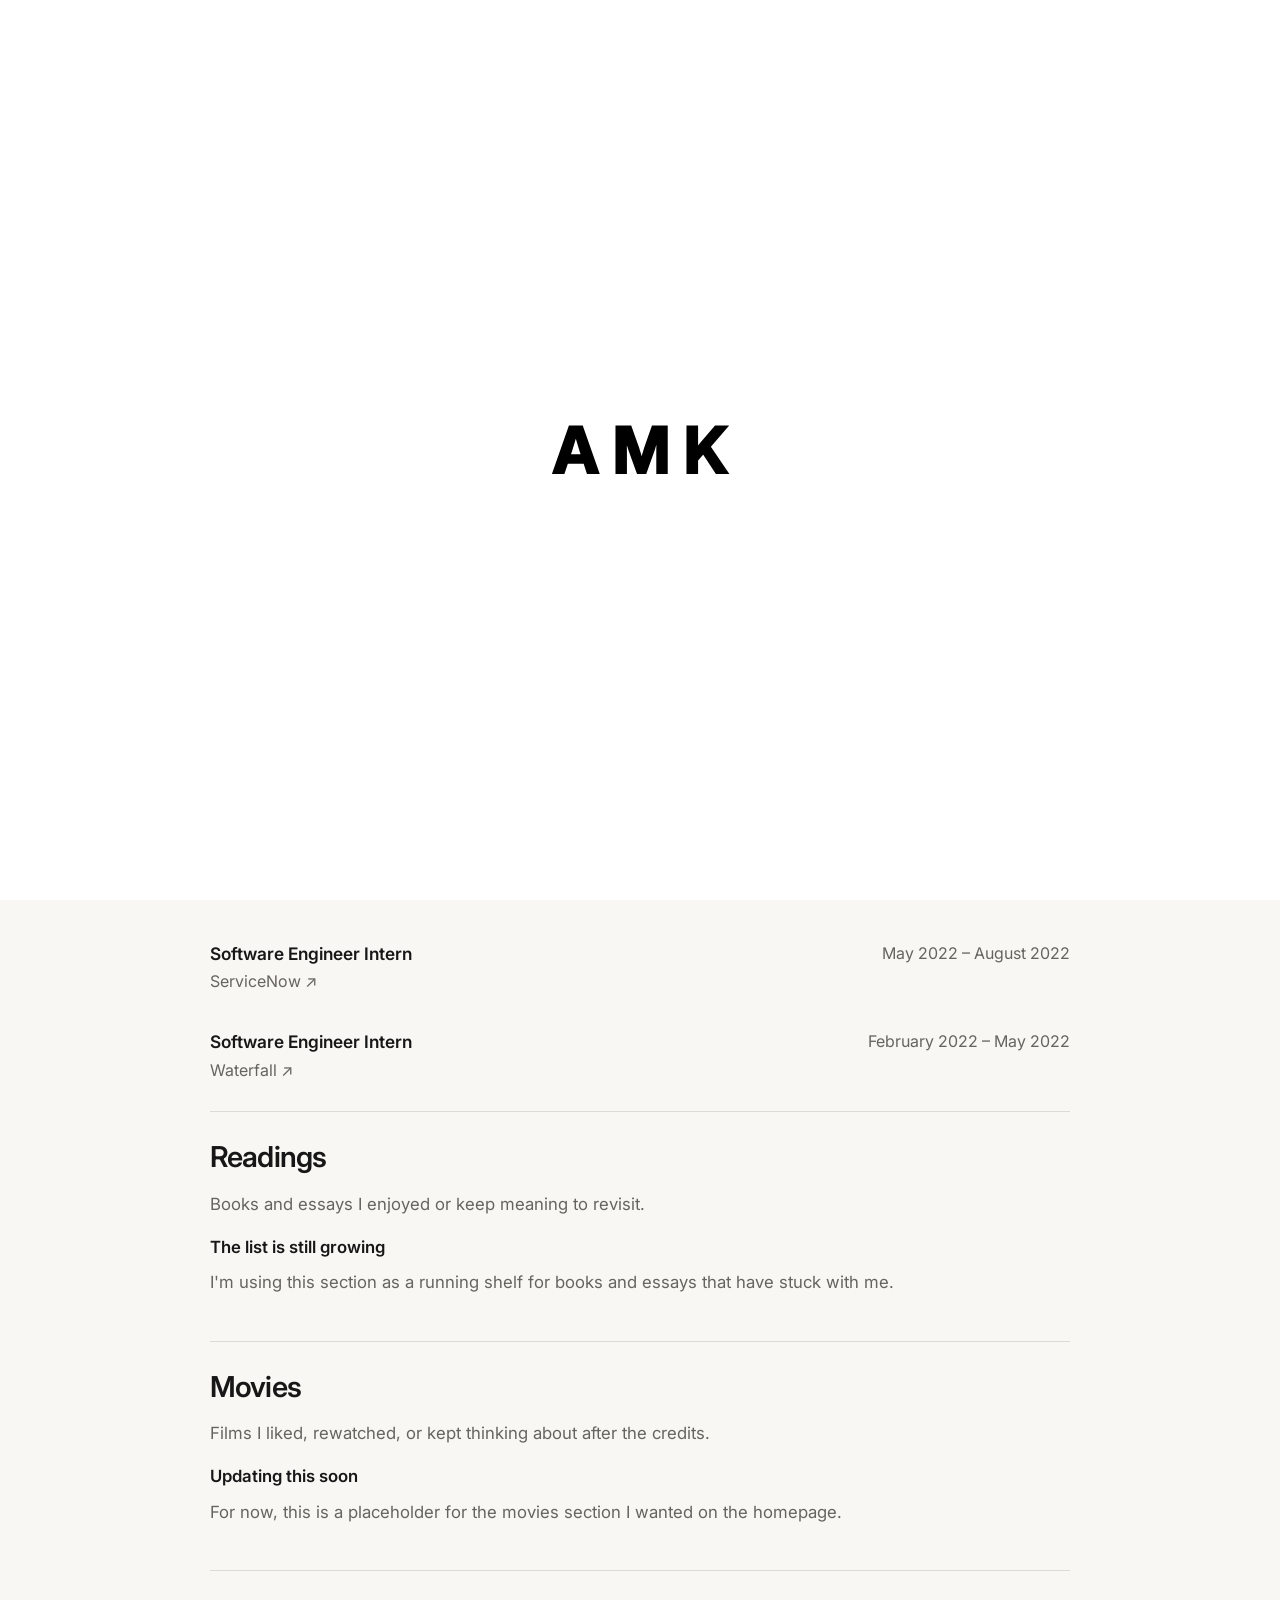
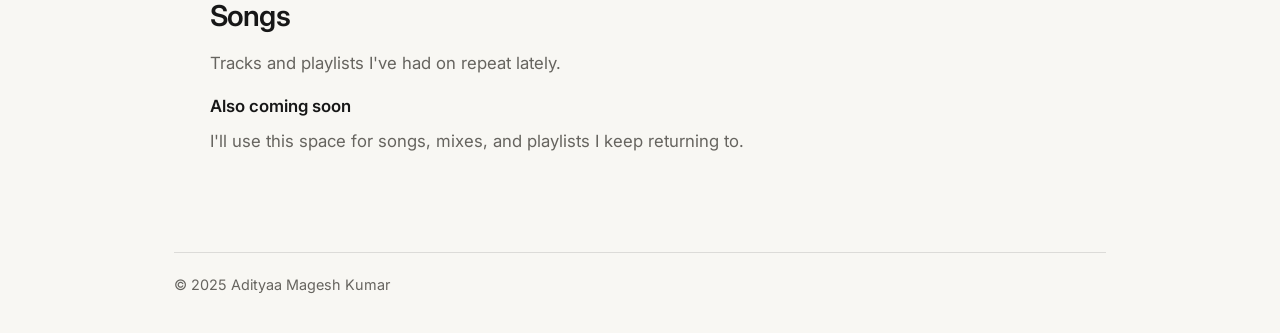
==== commit 102a10ed: "update homepage layout and navigation Refresh the site with a more editorial homepage, inline social" ====
--- a/index.html
+++ b/index.html
@@ -1,4 +1,4 @@
-<!DOCTYPE html>
+<!doctype html>
 <html lang="en">
 	<head>
 		<meta charset="utf-8" />
@@ -31,45 +31,238 @@
 			</div>
 		</div>
 		<header id="nav-container"></header>
-		<main id="page1">
-			<div class="fade-in home-center" style="max-width: 700px; margin: 0 auto">
-				<h1 style="margin-bottom: 2.5rem">Adityaa Magesh Kumar</h1>
-				<h3>Software Engineer & Georgia Tech BS + MS CS Alum</h3>
-				<p>
-					Interested in engineering solutions to challenging and meaningful
-					problems.
-				</p>
-
-				<div class="social-links" style="justify-content: center">
-					<a href="https://github.com/adityaamk" aria-label="GitHub">
-						<img src="static/images/github.png" alt="GitHub" />
-					</a>
-					<a href="https://linkedin.com/in/adityaamk" aria-label="LinkedIn">
-						<img src="static/images/linkedin.png" alt="LinkedIn" />
-					</a>
-					<a href="mailto:adityaamagesh@gatech.edu" aria-label="Email">
-						<img src="static/images/mail.png" alt="Email" />
-					</a>
-					<a
-						href="https://x.com/adityaamk1"
-						aria-label="Twitter/X"
-						class="social-link"
-					>
-						<svg
-							class="social-svg"
-							xmlns="http://www.w3.org/2000/svg"
-							viewBox="0 0 32 32"
-							width="28"
-							height="28"
-							aria-label="Twitter/X"
-						>
-							<title>Twitter/X</title>
-							<path
-								d="M24.64 4.5h3.7l-8.08 9.22L29 27.5h-7.5l-5.85-7.98-6.7 7.98H5.45l8.63-9.85L3 4.5h7.7l5.13 7.01zm-1.28 20.1h2.05L9.8 6.02H7.63z"
-							/>
-						</svg>
-					</a>
-				</div>
+		<main id="page1" class="home-page">
+			<div class="fade-in page-shell">
+				<section class="home-hero">
+					<h1>Adityaa Magesh Kumar</h1>
+					<div class="hero-meta">
+						<p class="lede">AI @ Datadog. Georgia Tech Alum.</p>
+						<div class="link-row icon-links" aria-label="Primary links">
+							<a
+								href="https://github.com/adityaamk"
+								class="icon-link"
+								aria-label="GitHub"
+							>
+								<svg
+									class="icon-svg"
+									xmlns="http://www.w3.org/2000/svg"
+									viewBox="0 0 24 24"
+									aria-hidden="true"
+								>
+									<path
+										d="M12 0C5.37 0 0 5.37 0 12c0 5.31 3.435 9.795 8.205 11.385.6.105.825-.255.825-.57 0-.285-.015-1.23-.015-2.235-3.015.555-3.795-.735-4.035-1.41-.135-.345-.72-1.41-1.23-1.695-.42-.225-1.02-.78-.015-.795.945-.015 1.62.87 1.845 1.23 1.08 1.815 2.805 1.305 3.495.99.105-.78.42-1.305.765-1.605-2.67-.3-5.46-1.335-5.46-5.925 0-1.305.465-2.385 1.23-3.225-.12-.3-.54-1.53.12-3.18 0 0 1.005-.315 3.3 1.23.96-.27 1.98-.405 3-.405s2.04.135 3 .405c2.295-1.56 3.3-1.23 3.3-1.23.66 1.65.24 2.88.12 3.18.765.84 1.23 1.905 1.23 3.225 0 4.605-2.805 5.625-5.475 5.925.435.375.81 1.095.81 2.22 0 1.605-.015 2.895-.015 3.3 0 .315.225.69.825.57A12.02 12.02 0 0 0 24 12c0-6.63-5.37-12-12-12z"
+									/>
+								</svg>
+							</a>
+							<a href="https://x.com/adityaamk1" class="icon-link" aria-label="X">
+								<svg
+									class="icon-svg"
+									xmlns="http://www.w3.org/2000/svg"
+									viewBox="0 0 24 24"
+									aria-hidden="true"
+								>
+									<path
+										d="M18.244 2.25h3.308l-7.227 8.26 8.502 11.24H16.17l-5.214-6.817L4.99 21.75H1.68l7.73-8.835L1.254 2.25H8.08l4.713 6.231zm-1.161 17.52h1.833L7.084 4.126H5.117z"
+									/>
+								</svg>
+							</a>
+							<a
+								href="https://linkedin.com/in/adityaamk"
+								class="icon-link"
+								aria-label="LinkedIn"
+							>
+								<svg
+									class="icon-svg"
+									xmlns="http://www.w3.org/2000/svg"
+									viewBox="0 0 24 24"
+									aria-hidden="true"
+								>
+									<path
+										d="M20.447 20.452h-3.554v-5.569c0-1.328-.027-3.037-1.852-3.037-1.853 0-2.136 1.445-2.136 2.939v5.667H9.351V9h3.414v1.561h.046c.477-.9 1.637-1.85 3.37-1.85 3.601 0 4.267 2.37 4.267 5.455v6.286zM5.337 7.433a2.062 2.062 0 0 1-2.063-2.065 2.064 2.064 0 1 1 2.063 2.065zm1.782 13.019H3.555V9h3.564v11.452zM22.225 0H1.771C.792 0 0 .774 0 1.729v20.542C0 23.227.792 24 1.771 24h20.451C23.2 24 24 23.227 24 22.271V1.729C24 .774 23.2 0 22.222 0h.003z"
+									/>
+								</svg>
+							</a>
+							<a
+								href="mailto:adityaamagesh@gatech.edu"
+								class="icon-link"
+								aria-label="Email"
+							>
+								<svg
+									class="icon-svg"
+									xmlns="http://www.w3.org/2000/svg"
+									viewBox="0 0 24 24"
+									aria-hidden="true"
+								>
+									<path
+										d="M3.75 5.25h16.5A1.5 1.5 0 0 1 21.75 6.75v10.5a1.5 1.5 0 0 1-1.5 1.5H3.75a1.5 1.5 0 0 1-1.5-1.5V6.75a1.5 1.5 0 0 1 1.5-1.5Zm0 1.72v.28l8.25 5.5 8.25-5.5v-.28Zm16.5 10.03V9.18l-7.83 5.22a.75.75 0 0 1-.84 0L3.75 9.18V17a.75.75 0 0 0 .75.75h15a.75.75 0 0 0 .75-.75Z"
+									/>
+								</svg>
+							</a>
+						</div>
+					</div>
+				</section>
+
+				<section
+					class="home-section"
+					id="about"
+					aria-labelledby="about-heading"
+				>
+					<h2 id="about-heading">About</h2>
+					<p>
+						Georgia Tech BS + MS CS grad interested in engineering solutions to
+						challenging and meaningful problems. Currently exploring AI
+						applications within the observability space at Datadog.
+					</p>
+				</section>
+
+				<section
+					class="home-section"
+					id="experience"
+					aria-labelledby="experience-heading"
+				>
+					<h2 id="experience-heading">Experience</h2>
+					<div class="experience-list">
+						<div>
+							<span class="role-title">Software Engineer, Applied AI</span
+							><br />
+							<span class="company-meta">
+								<a
+									href="https://www.datadoghq.com/"
+									target="_blank"
+									class="company-link"
+								>
+									Datadog &#8599;
+								</a>
+							</span>
+						</div>
+						<div class="date-label">July 2025 – Present</div>
+						<div>
+							<span class="role-title">Software Engineer Intern</span><br />
+							<span class="company-meta">
+								<a
+									href="https://docs.aws.amazon.com/connect/latest/APIReference/Welcome.html"
+									target="_blank"
+									class="company-link"
+								>
+									AWS - Amazon Connect &#8599;
+								</a>
+							</span>
+						</div>
+						<div class="date-label">September 2024 – November 2024</div>
+						<div>
+							<span class="role-title">Software Engineer Intern</span><br />
+							<span class="company-meta">
+								<a
+									href="https://www.apple.com/ios/research-app/"
+									target="_blank"
+									class="company-link"
+								>
+									Apple - Health Data Science &#8599;
+								</a>
+							</span>
+						</div>
+						<div class="date-label">May 2024 – August 2024</div>
+						<div>
+							<span class="role-title">Software Engineer Intern</span><br />
+							<span class="company-meta">
+								<a
+									href="https://aws.amazon.com/connect/agent-workspace/"
+									target="_blank"
+									class="company-link"
+								>
+									AWS - Amazon Connect &#8599;
+								</a>
+							</span>
+						</div>
+						<div class="date-label">May 2023 – August 2023</div>
+						<div>
+							<span class="role-title">Software Engineer Intern</span><br />
+							<span class="company-meta">
+								<a
+									href="https://www.servicenow.com/products/employee-journey.html#!"
+									target="_blank"
+									class="company-link"
+								>
+									ServiceNow &#8599;
+								</a>
+							</span>
+						</div>
+						<div class="date-label">May 2022 – August 2022</div>
+						<div>
+							<span class="role-title">Software Engineer Intern</span><br />
+							<span class="company-meta">
+								<a
+									href="https://waterfall.market/"
+									target="_blank"
+									class="company-link"
+								>
+									Waterfall &#8599;
+								</a>
+							</span>
+						</div>
+						<div class="date-label">February 2022 – May 2022</div>
+					</div>
+				</section>
+
+				<section
+					class="home-section"
+					id="readings"
+					aria-labelledby="readings-heading"
+				>
+					<h2 id="readings-heading">Readings</h2>
+					<p class="section-note">
+						Books and essays I enjoyed or keep meaning to revisit.
+					</p>
+					<div class="home-list compact-list">
+						<article class="home-item">
+							<h3>The list is still growing</h3>
+							<p>
+								I'm using this section as a running shelf for books and essays
+								that have stuck with me.
+							</p>
+						</article>
+					</div>
+				</section>
+
+				<section
+					class="home-section"
+					id="movies"
+					aria-labelledby="movies-heading"
+				>
+					<h2 id="movies-heading">Movies</h2>
+					<p class="section-note">
+						Films I liked, rewatched, or kept thinking about after the credits.
+					</p>
+					<div class="home-list compact-list">
+						<article class="home-item">
+							<h3>Updating this soon</h3>
+							<p>
+								For now, this is a placeholder for the movies section I wanted
+								on the homepage.
+							</p>
+						</article>
+					</div>
+				</section>
+
+				<section
+					class="home-section"
+					id="songs"
+					aria-labelledby="songs-heading"
+				>
+					<h2 id="songs-heading">Songs</h2>
+					<p class="section-note">
+						Tracks and playlists I've had on repeat lately.
+					</p>
+					<div class="home-list compact-list">
+						<article class="home-item">
+							<h3>Also coming soon</h3>
+							<p>
+								I'll use this space for songs, mixes, and playlists I keep
+								returning to.
+							</p>
+						</article>
+					</div>
+				</section>
 			</div>
 		</main>
 
@@ -107,26 +300,6 @@
 					loadingContainer.classList.add("night-mode");
 				}
 			});
-
-			// Night mode toggle
-			(function () {
-				const html = document.documentElement;
-				const toggle = document.getElementById("night-mode-toggle");
-				const icon = document.getElementById("night-mode-icon");
-				const loadingContainer = document.getElementById("loading-container");
-
-				function setNightMode(on) {
-					html.classList.toggle("night-mode", on);
-					icon.textContent = on ? "☀️" : "🌙";
-					loadingContainer.classList.toggle("night-mode", on);
-					localStorage.setItem("nightMode", on ? "1" : "0");
-				}
-				const nightPref = localStorage.getItem("nightMode") === "1";
-				setNightMode(nightPref);
-				if (toggle)
-					toggle.onclick = () =>
-						setNightMode(!html.classList.contains("night-mode"));
-			})();
 		</script>
 		<script type="module">
 			import { createNav, initNightMode } from "./static/components/nav.js";
--- a/static/styles.css
+++ b/static/styles.css
@@ -1,430 +1,468 @@
 /* Base styles */
 :root {
-  --text-color: #000000;
-  --background-color: #ffffff;
-  --accent-color: #1565c0; /* Blue accent for links/highlights */
-  --hover-color: #003c8f;  /* Darker blue for hover */
+  --background-color: #f8f7f3;
+  --surface-color: rgba(255, 255, 255, 0.88);
+  --text-color: #171717;
+  --muted-color: #66645f;
+  --border-color: rgba(23, 23, 23, 0.12);
+  --link-color: #1d4ed8;
+  --link-hover-color: #163da8;
   --font-primary: 'Inter', -apple-system, BlinkMacSystemFont, sans-serif;
   --font-mono: 'JetBrains Mono', monospace;
 }
 
-html, body {
-  height: 100%;
+html,
+body {
+  min-height: 100%;
   margin: 0;
   padding: 0;
   background-color: var(--background-color);
   color: var(--text-color);
   font-family: var(--font-primary);
-  line-height: 1.6;
-  transition: background-color 0.3s, color 0.3s;
-}
-
-/* Typography */
+  line-height: 1.65;
+  transition: background-color 0.25s ease, color 0.25s ease;
+}
+
+* {
+  box-sizing: border-box;
+}
+
+body {
+  -webkit-font-smoothing: antialiased;
+}
+
+h1,
+h2,
+h3,
+p {
+  margin-top: 0;
+}
+
 h1 {
-  font-size: 3.5rem;
-  font-weight: 700;
-  margin: 0;
+  font-size: clamp(3rem, 7vw, 4.75rem);
+  font-weight: 600;
+  line-height: 1.05;
+  letter-spacing: -0.04em;
+  margin-bottom: 1.5rem;
+}
+
+h2 {
+  font-size: clamp(1.4rem, 3vw, 1.8rem);
+  font-weight: 600;
   line-height: 1.2;
-}
-
-h2 {
-  font-size: 2.5rem;
+  letter-spacing: -0.03em;
+  margin-bottom: 1rem;
+}
+
+h3 {
+  font-size: 1.05rem;
   font-weight: 600;
-  margin: 2rem 0 1rem;
-}
-
-h3 {
-  font-size: 1.5rem;
-  font-weight: 500;
-  margin: 1.5rem 0 1rem;
+  line-height: 1.35;
+  margin-bottom: 0.35rem;
 }
 
 p {
-  font-size: 1.125rem;
-  margin: 1rem 0;
+  font-size: 1.05rem;
+  color: var(--muted-color);
+  margin-bottom: 1rem;
+}
+
+a {
+  color: var(--link-color);
+  text-decoration: underline;
+  text-decoration-thickness: 0.08em;
+  text-underline-offset: 0.18em;
+  transition: color 0.2s ease;
+}
+
+a:hover {
+  color: var(--link-hover-color);
+}
+
+button {
+  font: inherit;
 }
 
 /* Navigation */
 header {
-  padding: 2rem;
-  position: fixed;
+  position: sticky;
+  top: 0;
+  z-index: 20;
+  background-color: var(--background-color);
+}
+
+#nav-bar {
+  position: static;
   width: 100%;
-  top: 0;
-  background-color: var(--background-color);
-  z-index: 1000;
-}
-
-#nav-bar {
-  position: fixed;
-  left: 50%;
-  top: 2rem;
-  transform: translateX(-50%);
-  z-index: 1000;
-  display: flex;
-  justify-content: center;
+  padding: 1.25rem 1.25rem 0;
+}
+
+.site-nav {
+  width: min(100%, 980px);
+  margin: 0 auto;
+  padding: 0.85rem 0;
+  display: flex;
   align-items: center;
-  width: auto;
-  margin: 0;
-}
-
-#nav {
-  max-width: 800px;
-  margin: 0 auto;
-  display: flex;
   justify-content: space-between;
+  gap: 1rem;
+  background-color: transparent;
+}
+
+.site-title {
+  color: var(--text-color);
+  text-decoration: none;
+  font-size: 0.95rem;
+  font-weight: 600;
+  letter-spacing: 0.08em;
+}
+
+.nav-links {
+  display: flex;
   align-items: center;
-}
-
-.topnav {
-  list-style-type: none;
-  margin: 0;
+  gap: 1.25rem;
+  flex-wrap: wrap;
+  justify-content: flex-end;
+}
+
+.nav-item {
+  color: var(--muted-color);
+  text-decoration: none;
+  font-size: 0.95rem;
+}
+
+.nav-item:hover,
+.nav-item:focus-visible,
+.site-title:hover,
+.site-title:focus-visible {
+  color: var(--text-color);
+}
+
+.theme-toggle {
   padding: 0;
-  display: flex;
-  gap: 2rem;
-}
-
-.horz {
-  display: inline;
-}
-
-a {
-  text-decoration: none;
-  color: var(--accent-color);
-  font-size: 1rem;
-  transition: color 0.2s ease;
-}
-
-a:hover {
-  color: var(--hover-color);
-}
-
-#home {
-  font-size: 1rem;
+  border: 0;
+  background: none;
+  color: var(--muted-color);
+  cursor: pointer;
+}
+
+.theme-icon {
+  width: 18px;
+  height: 18px;
+  display: block;
+  fill: currentColor;
+}
+
+.theme-toggle[aria-pressed='true'] {
+  color: var(--text-color);
 }
 
 /* Main content */
 #page1 {
-  max-width: 800px;
+  width: min(100%, 980px);
   margin: 0 auto;
-  padding: 8rem 2rem 4rem;
-  min-height: calc(100vh - 200px);
-  display: flex;
-  flex-direction: column;
+  padding: 4rem 1.5rem 5rem;
+}
+
+.page-shell {
+  width: min(100%, 760px);
+  margin: 0 auto;
+}
+
+.home-page {
+  padding-top: 5rem;
+}
+
+.home-page .page-shell {
+  width: min(100%, 860px);
+}
+
+.home-hero {
+  margin-bottom: 4.5rem;
+}
+
+.hero-meta {
+  display: flex;
+  align-items: center;
+  justify-content: space-between;
+  gap: 1rem;
+  flex-wrap: wrap;
+}
+
+.lede {
+  font-size: 1.18rem;
+  margin-bottom: 0;
+  color: var(--text-color);
+}
+
+.link-row {
+  display: flex;
+  flex-wrap: wrap;
+  gap: 1rem 1.25rem;
+  margin-top: 0;
+}
+
+.link-row a {
+  font-size: 1rem;
+}
+
+.icon-links {
+  align-items: center;
+  gap: 0.95rem;
+  justify-content: flex-end;
+  margin-left: auto;
+}
+
+.icon-link {
+  display: inline-flex;
+  align-items: center;
   justify-content: center;
-}
-
-.home-center {
-  align-items: center;
-  text-align: center;
-}
-
-/* Social links */
-.social-links {
-  display: flex;
+  width: 22px;
+  height: 22px;
+  color: var(--muted-color);
+  text-decoration: none;
+}
+
+.icon-link .icon-svg {
+  width: 22px;
+  height: 22px;
+  display: block;
+  opacity: 0.78;
+  transition: opacity 0.2s ease;
+}
+
+.icon-link:hover .icon-svg,
+.icon-link:focus-visible .icon-svg {
+  opacity: 1;
+}
+
+.icon-link .icon-svg path {
+  fill: currentColor;
+}
+
+.home-intro {
+  max-width: 44rem;
+}
+
+.home-section {
+  padding-top: 1.75rem;
+  margin-top: 1.75rem;
+  border-top: 1px solid var(--border-color);
+  scroll-margin-top: 6rem;
+}
+
+.section-heading-row {
+  display: flex;
+  align-items: baseline;
+  justify-content: space-between;
+  gap: 1rem;
+  margin-bottom: 1.25rem;
+}
+
+.section-heading-row a {
+  font-size: 0.95rem;
+  white-space: nowrap;
+}
+
+.home-list {
+  display: grid;
   gap: 1.5rem;
-  margin-top: 2rem;
-}
-
-.social-links img {
-  width: 24px;
-  height: 24px;
-  opacity: 0.8;
-  transition: opacity 0.2s ease;
-}
-
-.social-links img:hover {
-  opacity: 1;
-}
-
-.social-links .social-link svg {
-  width: 24px;
-  height: 24px;
-  opacity: 0.8;
-  transition: opacity 0.2s ease;
-  color: var(--accent-color);
-}
-
-.social-links .social-link:hover svg {
-  opacity: 1;
-  color: var(--hover-color);
-}
-
-.social-svg path {
-  fill: #6c7a7a; /* Match GitHub icon color */
-  transition: fill 0.2s;
-}
-.night-mode .social-svg path {
-  fill: #8a9a9a; /* Adjust for dark mode if needed */
+}
+
+.home-item {
+  display: grid;
+  gap: 0.45rem;
+}
+
+.home-item-header {
+  display: grid;
+  gap: 0.2rem;
+}
+
+.item-meta {
+  font-size: 0.95rem;
+  color: var(--muted-color);
+  margin-bottom: 0;
+}
+
+.section-note {
+  max-width: 38rem;
+  margin-bottom: 1.1rem;
+}
+
+.compact-list {
+  gap: 1rem;
+}
+
+.compact-list .home-item h3 {
+  margin-bottom: 0.2rem;
+}
+
+.page-title {
+  margin-bottom: 2.5rem;
+}
+
+.experience-list {
+  display: grid;
+  grid-template-columns: minmax(0, 1fr) auto;
+  row-gap: 2.1rem;
+  column-gap: 2rem;
+  align-items: start;
+}
+
+.role-title {
+  font-size: 1.08rem;
+  font-weight: 600;
+  color: var(--text-color);
+}
+
+.company-meta {
+  font-size: 1rem;
+}
+
+.company-link {
+  color: var(--muted-color);
+  text-decoration: none;
+}
+
+.company-link:hover {
+  color: var(--text-color);
+}
+
+.date-label {
+  font-size: 1rem;
+  color: var(--muted-color);
+  text-align: right;
+}
+
+.tech-stack {
+  font-size: 0.98rem;
+  color: var(--link-color);
 }
 
 /* Footer */
 footer {
-  padding: 2rem;
-  text-align: center;
-  background-color: var(--background-color);
-  border-top: 1px solid var(--accent-color);
+  width: min(100%, 980px);
+  margin: 0 auto;
+  padding: 0 1.5rem 2.25rem;
 }
 
 .footer-content {
-  font-size: 0.875rem;
-  color: var(--accent-color);
-}
-
-/* Responsive design */
-@media (max-width: 768px) {
-  h1 {
-    font-size: 2.5rem;
-  }
-  
-  h2 {
-    font-size: 2rem;
-  }
-  
-  .topnav {
-    gap: 1rem;
-  }
-  
-  #page1 {
-    padding: 6rem 1rem 2rem;
-  }
+  display: block;
+  padding-top: 1.25rem;
+  border-top: 1px solid var(--border-color);
+  font-size: 0.9rem;
+  color: var(--muted-color);
+}
+
+/* Shared layouts */
+.projects-grid {
+  display: grid;
+  grid-template-columns: repeat(1, minmax(0, 1fr));
+  gap: 2rem;
+  align-items: stretch;
+  margin-bottom: 2rem;
+}
+
+.projects-grid .card {
+  display: flex;
+  flex-direction: column;
+  gap: 0.25rem;
+  padding-top: 1.25rem;
+  border-top: 1px solid var(--border-color);
 }
 
 /* Animations */
 @keyframes fadeIn {
-  from { opacity: 0; transform: translateY(20px); }
-  to { opacity: 1; transform: translateY(0); }
+  from {
+    opacity: 0;
+    transform: translateY(20px);
+  }
+
+  to {
+    opacity: 1;
+    transform: translateY(0);
+  }
 }
 
 .fade-in {
   animation: fadeIn 0.6s ease-out forwards;
 }
 
-.projects-grid {
-  display: grid;
-  grid-template-columns: repeat(1, 1fr);
-  gap: 2.5rem;
-  align-items: stretch;
-  margin-bottom: 2rem;
-  max-width: 1200px;
-  margin-left: auto;
-  margin-right: auto;
-}
+/* Dark mode */
+.night-mode {
+  --background-color: #121212;
+  --surface-color: rgba(18, 18, 18, 0.88);
+  --text-color: #f4f1ea;
+  --muted-color: #b4aea1;
+  --border-color: rgba(244, 241, 234, 0.14);
+  --link-color: #9cc2ff;
+  --link-hover-color: #c2d9ff;
+}
+
+/* Responsive design */
 @media (min-width: 900px) {
   .projects-grid {
-    grid-template-columns: repeat(3, 1fr);
-  }
-}
-.projects-grid .card {
-  display: flex;
-  flex-direction: column;
-  height: 100%;
-}
-@media (max-width: 600px) {
-  .projects-grid {
+    grid-template-columns: repeat(3, minmax(0, 1fr));
+  }
+}
+
+@media (max-width: 768px) {
+  #nav-bar {
+    padding: 0.9rem 1rem 0;
+  }
+
+  .site-nav {
+    align-items: flex-start;
+    flex-direction: column;
+    padding: 0.75rem 0;
+  }
+
+  .nav-links {
+    gap: 0.9rem 1rem;
+    justify-content: flex-start;
+  }
+
+  #page1 {
+    padding: 3rem 1rem 4rem;
+  }
+
+  .home-page {
+    padding-top: 4rem;
+  }
+
+  .section-heading-row {
+    align-items: flex-start;
+    flex-direction: column;
+    gap: 0.35rem;
+  }
+
+  .experience-list {
     grid-template-columns: 1fr;
-  }
-}
-
-.night-mode {
-  --text-color: #ffffff;
-  --background-color: #111111;
-  --accent-color: #42a5f5;
-  --hover-color: #90caf9;
-}
-.night-mode body,
-.night-mode html {
-  background-color: var(--background-color);
-  color: var(--text-color);
-}
-.night-mode header,
-.night-mode footer {
-  background-color: var(--background-color);
-  border-top: 1px solid var(--accent-color);
-}
-.night-mode .footer-content {
-  color: var(--accent-color);
-}
-.night-mode a {
-  color: var(--accent-color);
-}
-.night-mode a:hover {
-  color: var(--hover-color);
-}
-
-/* Navigation Bar Pill */
-.nav-pill {
-  display: flex;
-  align-items: center;
-  justify-content: center;
-  background-color: var(--background-color);
-  border: 1px solid var(--accent-color);
-  border-radius: 2rem;
-  padding: 0.5rem;
-  box-shadow: 0 2px 4px rgba(0, 0, 0, 0.1);
-  transition: all 0.3s ease;
-}
-
-.nav-item {
-  display: flex;
-  align-items: center;
-  gap: 0.5rem;
-  padding: 0.5rem 1rem;
-  color: var(--text-color);
-  text-decoration: none;
-  border-radius: 1.5rem;
-  transition: all 0.2s ease;
-  white-space: nowrap;
-}
-
-.nav-item svg {
-  width: 20px;
-  height: 20px;
-  transition: stroke 0.2s ease;
-}
-
-.nav-item:hover, .nav-item:focus {
-  background-color: var(--accent-color);
-  color: white;
-}
-
-.nav-item:hover svg, .nav-item:focus svg {
-  stroke: white;
-}
-
-.nav-toggle {
-  padding: 0.5rem !important;
-}
-
-/* Mobile Responsive Styles */
-@media (max-width: 768px) {
-  header {
-    padding: 1rem;
+    row-gap: 0.6rem;
+  }
+
+  .date-label {
+    margin-bottom: 1.35rem;
+    text-align: left;
+  }
+}
+
+@media (max-width: 480px) {
+  h1 {
+    font-size: 2.65rem;
+  }
+
+  p,
+  .lede {
+    font-size: 1rem;
   }
 
   #nav-bar {
-    top: 1rem;
-    width: calc(100% - 2rem);
-    max-width: 100%;
-  }
-
-  .nav-pill {
-    width: 100%;
-    justify-content: space-between;
-    padding: 0.25rem;
-  }
-
-  .nav-item {
-    padding: 0.25rem 0.5rem;
-    font-size: 0.875rem;
-  }
-
-  .nav-item span {
-    display: none;
-  }
-
-  .nav-item svg {
-    width: 18px;
-    height: 18px;
-  }
-
-  h1 {
-    font-size: 2rem;
-  }
-
-  h2 {
-    font-size: 1.75rem;
-  }
-
-  h3 {
-    font-size: 1.25rem;
+    padding: 0 0.75rem;
   }
 
   #page1 {
-    padding: 5rem 1rem 2rem;
-  }
-
-  .projects-grid {
-    grid-template-columns: 1fr;
-    gap: 1.5rem;
-  }
-
-  .card {
-    padding: 1rem;
-  }
-
-  .social-links {
-    gap: 1rem;
-  }
-
-  .social-links img,
-  .social-links .social-link svg {
-    width: 20px;
-    height: 20px;
-  }
-}
-
-/* Small Mobile Devices */
-@media (max-width: 480px) {
-  header {
-    padding: 0.75rem;
-  }
-
-  #nav-bar {
-    top: 0.75rem;
-  }
-
-  .nav-pill {
-    padding: 0.2rem;
-  }
-
-  .nav-item {
-    padding: 0.2rem 0.4rem;
-  }
-
-  h1 {
-    font-size: 1.75rem;
-  }
-
-  h2 {
-    font-size: 1.5rem;
-  }
-
-  h3 {
-    font-size: 1.125rem;
-  }
-
-  p {
-    font-size: 1rem;
-  }
-}
-
-/* Remove old nav styles if needed */
-#nav, .topnav, .horz {
-  all: unset;
-}
-
-.amk-icon {
-  font-family: 'Inter', sans-serif;
-  font-weight: 700;
-  font-size: 2rem;
-  letter-spacing: 0.05em;
-  color: #000;
-  -webkit-text-stroke: 2px #000;
-  display: inline-block;
-  vertical-align: middle;
-  margin-right: 0.5rem;
-  background: none;
-}
-.night-mode .amk-icon {
-  color: #fff;
-  -webkit-text-stroke: 2px #fff;
-}
-@media (max-width: 600px) {
-  .amk-icon {
-    font-size: 1.3rem;
-    -webkit-text-stroke: 1.2px #000;
-  }
-  .night-mode .amk-icon {
-    -webkit-text-stroke: 1.2px #fff;
-  }
-}
+    padding-left: 0.75rem;
+    padding-right: 0.75rem;
+  }
+}
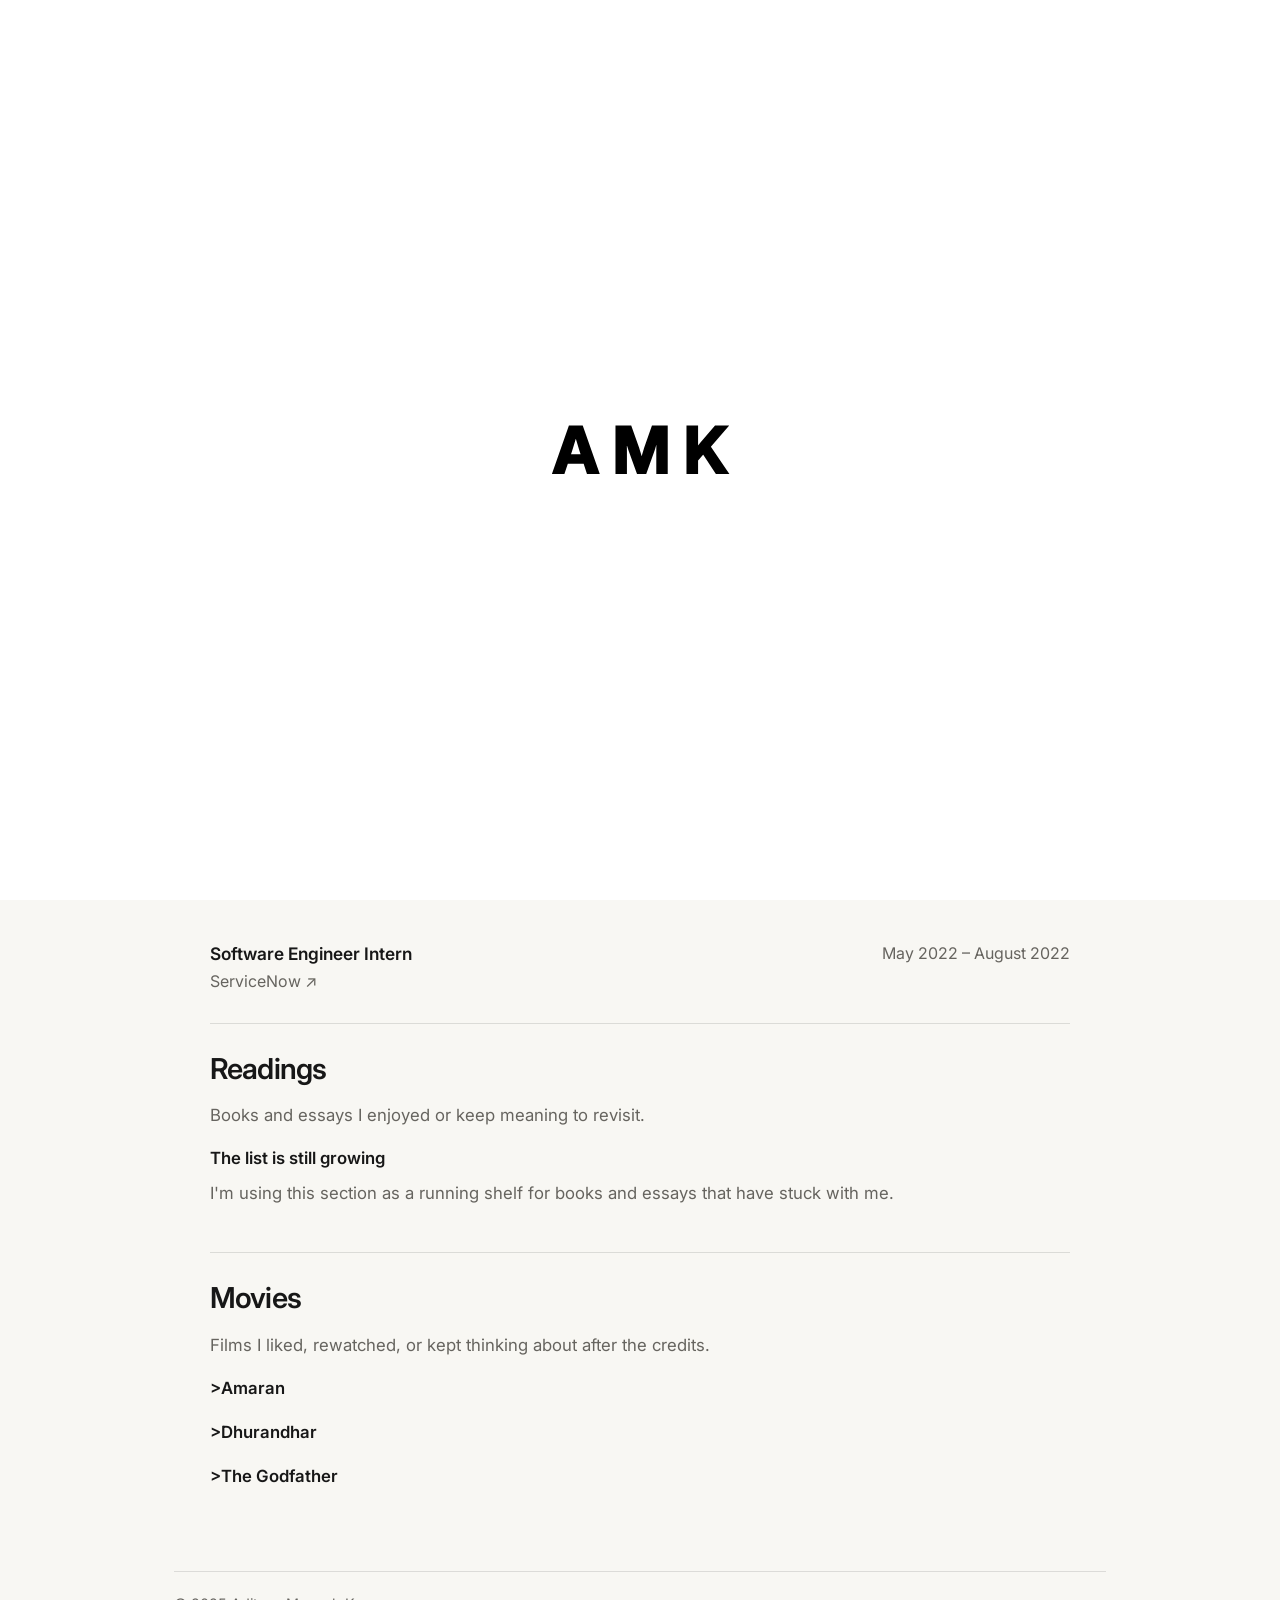
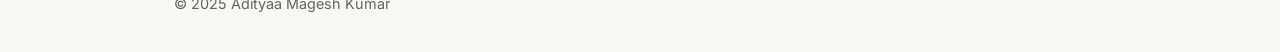
==== commit 1404d4dc: "update homepage links and movie section Refine the homepage navigation and hero links while cleaning" ====
--- a/index.html
+++ b/index.html
@@ -42,6 +42,8 @@
 								href="https://github.com/adityaamk"
 								class="icon-link"
 								aria-label="GitHub"
+								target="_blank"
+								rel="noopener noreferrer"
 							>
 								<svg
 									class="icon-svg"
@@ -54,7 +56,13 @@
 									/>
 								</svg>
 							</a>
-							<a href="https://x.com/adityaamk1" class="icon-link" aria-label="X">
+							<a
+								href="https://x.com/adityaamk1"
+								class="icon-link"
+								aria-label="X"
+								target="_blank"
+								rel="noopener noreferrer"
+							>
 								<svg
 									class="icon-svg"
 									xmlns="http://www.w3.org/2000/svg"
@@ -70,6 +78,8 @@
 								href="https://linkedin.com/in/adityaamk"
 								class="icon-link"
 								aria-label="LinkedIn"
+								target="_blank"
+								rel="noopener noreferrer"
 							>
 								<svg
 									class="icon-svg"
@@ -129,6 +139,7 @@
 								<a
 									href="https://www.datadoghq.com/"
 									target="_blank"
+									rel="noopener noreferrer"
 									class="company-link"
 								>
 									Datadog &#8599;
@@ -142,6 +153,7 @@
 								<a
 									href="https://docs.aws.amazon.com/connect/latest/APIReference/Welcome.html"
 									target="_blank"
+									rel="noopener noreferrer"
 									class="company-link"
 								>
 									AWS - Amazon Connect &#8599;
@@ -155,6 +167,7 @@
 								<a
 									href="https://www.apple.com/ios/research-app/"
 									target="_blank"
+									rel="noopener noreferrer"
 									class="company-link"
 								>
 									Apple - Health Data Science &#8599;
@@ -168,6 +181,7 @@
 								<a
 									href="https://aws.amazon.com/connect/agent-workspace/"
 									target="_blank"
+									rel="noopener noreferrer"
 									class="company-link"
 								>
 									AWS - Amazon Connect &#8599;
@@ -181,6 +195,7 @@
 								<a
 									href="https://www.servicenow.com/products/employee-journey.html#!"
 									target="_blank"
+									rel="noopener noreferrer"
 									class="company-link"
 								>
 									ServiceNow &#8599;
@@ -188,19 +203,6 @@
 							</span>
 						</div>
 						<div class="date-label">May 2022 – August 2022</div>
-						<div>
-							<span class="role-title">Software Engineer Intern</span><br />
-							<span class="company-meta">
-								<a
-									href="https://waterfall.market/"
-									target="_blank"
-									class="company-link"
-								>
-									Waterfall &#8599;
-								</a>
-							</span>
-						</div>
-						<div class="date-label">February 2022 – May 2022</div>
 					</div>
 				</section>
 
@@ -233,33 +235,42 @@
 					<p class="section-note">
 						Films I liked, rewatched, or kept thinking about after the credits.
 					</p>
-					<div class="home-list compact-list">
+					<div class="home-list compact-list media-list">
 						<article class="home-item">
-							<h3>Updating this soon</h3>
-							<p>
-								For now, this is a placeholder for the movies section I wanted
-								on the homepage.
-							</p>
+							<h3>
+								<a
+									class="media-title-link"
+									href="https://www.imdb.com/title/tt27118357/"
+									target="_blank"
+									rel="noopener noreferrer"
+								>
+									>Amaran</a
+								>
+							</h3>
 						</article>
-					</div>
-				</section>
-
-				<section
-					class="home-section"
-					id="songs"
-					aria-labelledby="songs-heading"
-				>
-					<h2 id="songs-heading">Songs</h2>
-					<p class="section-note">
-						Tracks and playlists I've had on repeat lately.
-					</p>
-					<div class="home-list compact-list">
 						<article class="home-item">
-							<h3>Also coming soon</h3>
-							<p>
-								I'll use this space for songs, mixes, and playlists I keep
-								returning to.
-							</p>
+							<h3>
+								<a
+									class="media-title-link"
+									href="https://www.imdb.com/title/tt38607661/"
+									target="_blank"
+									rel="noopener noreferrer"
+								>
+									>Dhurandhar</a
+								>
+							</h3>
+						</article>
+						<article class="home-item">
+							<h3>
+								<a
+									class="media-title-link"
+									href="https://www.imdb.com/title/tt0068646/"
+									target="_blank"
+									rel="noopener noreferrer"
+								>
+									>The Godfather</a
+								>
+							</h3>
 						</article>
 					</div>
 				</section>
--- a/static/styles.css
+++ b/static/styles.css
@@ -297,6 +297,20 @@
   margin-bottom: 0.2rem;
 }
 
+.media-list {
+  gap: 1.15rem;
+}
+
+.media-title-link {
+  color: var(--text-color);
+  text-decoration: none;
+}
+
+.media-title-link:hover,
+.media-title-link:focus-visible {
+  color: var(--muted-color);
+}
+
 .page-title {
   margin-bottom: 2.5rem;
 }
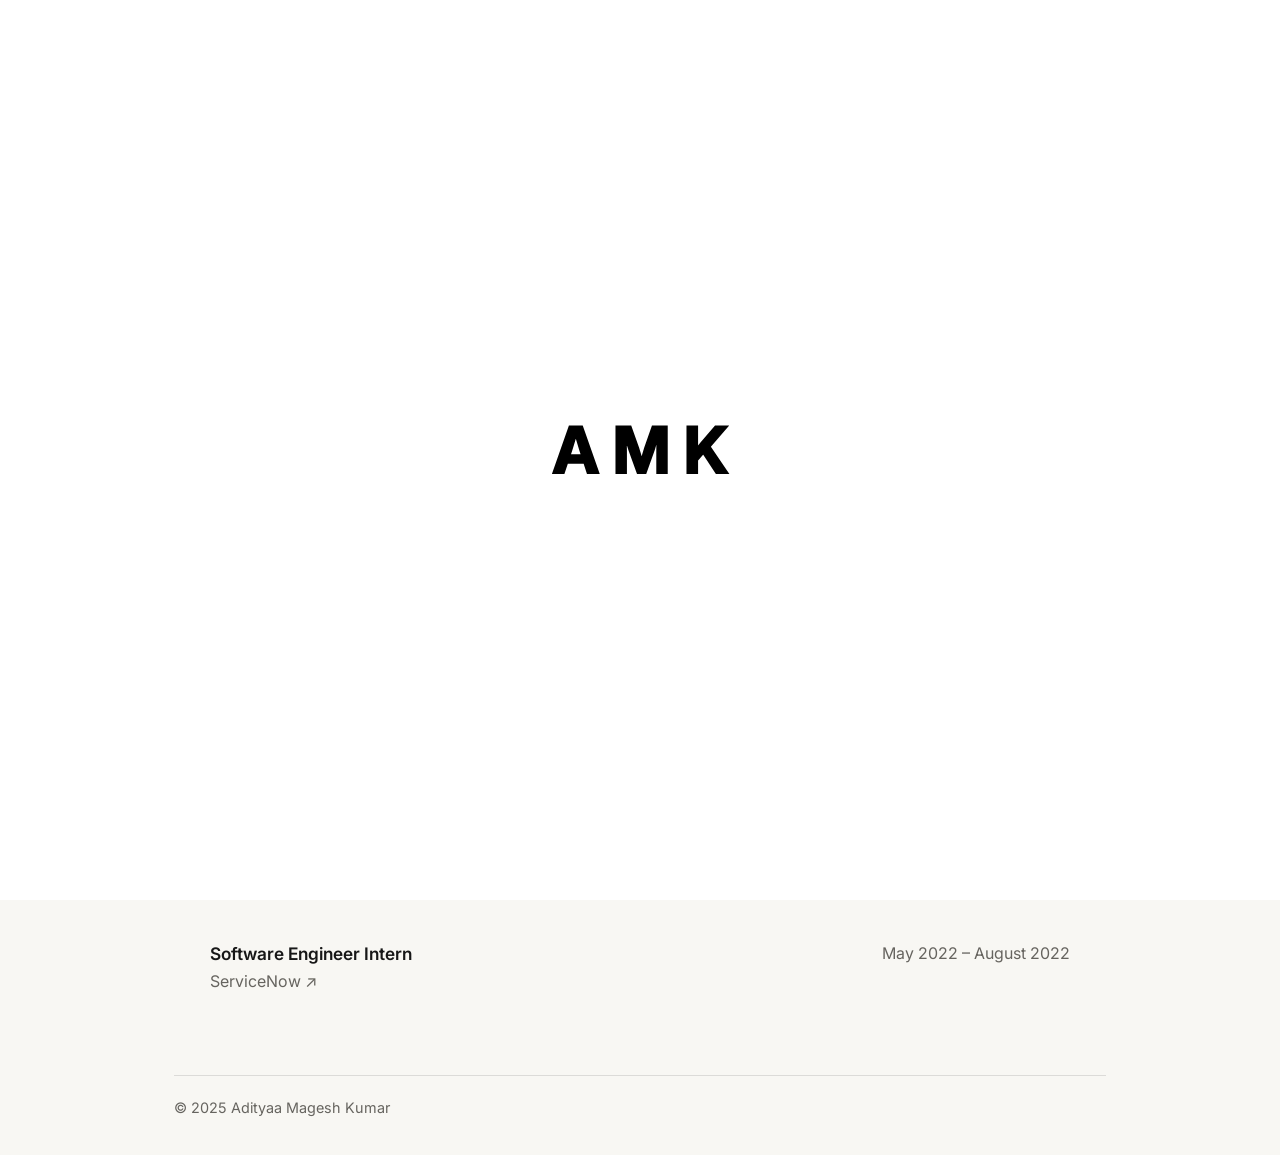
==== commit 2e2e598c: "remove extra homepage sections and nav links Simplify the homepage by removing the readings and movi" ====
--- a/index.html
+++ b/index.html
@@ -206,74 +206,6 @@
 					</div>
 				</section>
 
-				<section
-					class="home-section"
-					id="readings"
-					aria-labelledby="readings-heading"
-				>
-					<h2 id="readings-heading">Readings</h2>
-					<p class="section-note">
-						Books and essays I enjoyed or keep meaning to revisit.
-					</p>
-					<div class="home-list compact-list">
-						<article class="home-item">
-							<h3>The list is still growing</h3>
-							<p>
-								I'm using this section as a running shelf for books and essays
-								that have stuck with me.
-							</p>
-						</article>
-					</div>
-				</section>
-
-				<section
-					class="home-section"
-					id="movies"
-					aria-labelledby="movies-heading"
-				>
-					<h2 id="movies-heading">Movies</h2>
-					<p class="section-note">
-						Films I liked, rewatched, or kept thinking about after the credits.
-					</p>
-					<div class="home-list compact-list media-list">
-						<article class="home-item">
-							<h3>
-								<a
-									class="media-title-link"
-									href="https://www.imdb.com/title/tt27118357/"
-									target="_blank"
-									rel="noopener noreferrer"
-								>
-									>Amaran</a
-								>
-							</h3>
-						</article>
-						<article class="home-item">
-							<h3>
-								<a
-									class="media-title-link"
-									href="https://www.imdb.com/title/tt38607661/"
-									target="_blank"
-									rel="noopener noreferrer"
-								>
-									>Dhurandhar</a
-								>
-							</h3>
-						</article>
-						<article class="home-item">
-							<h3>
-								<a
-									class="media-title-link"
-									href="https://www.imdb.com/title/tt0068646/"
-									target="_blank"
-									rel="noopener noreferrer"
-								>
-									>The Godfather</a
-								>
-							</h3>
-						</article>
-					</div>
-				</section>
 			</div>
 		</main>
 
